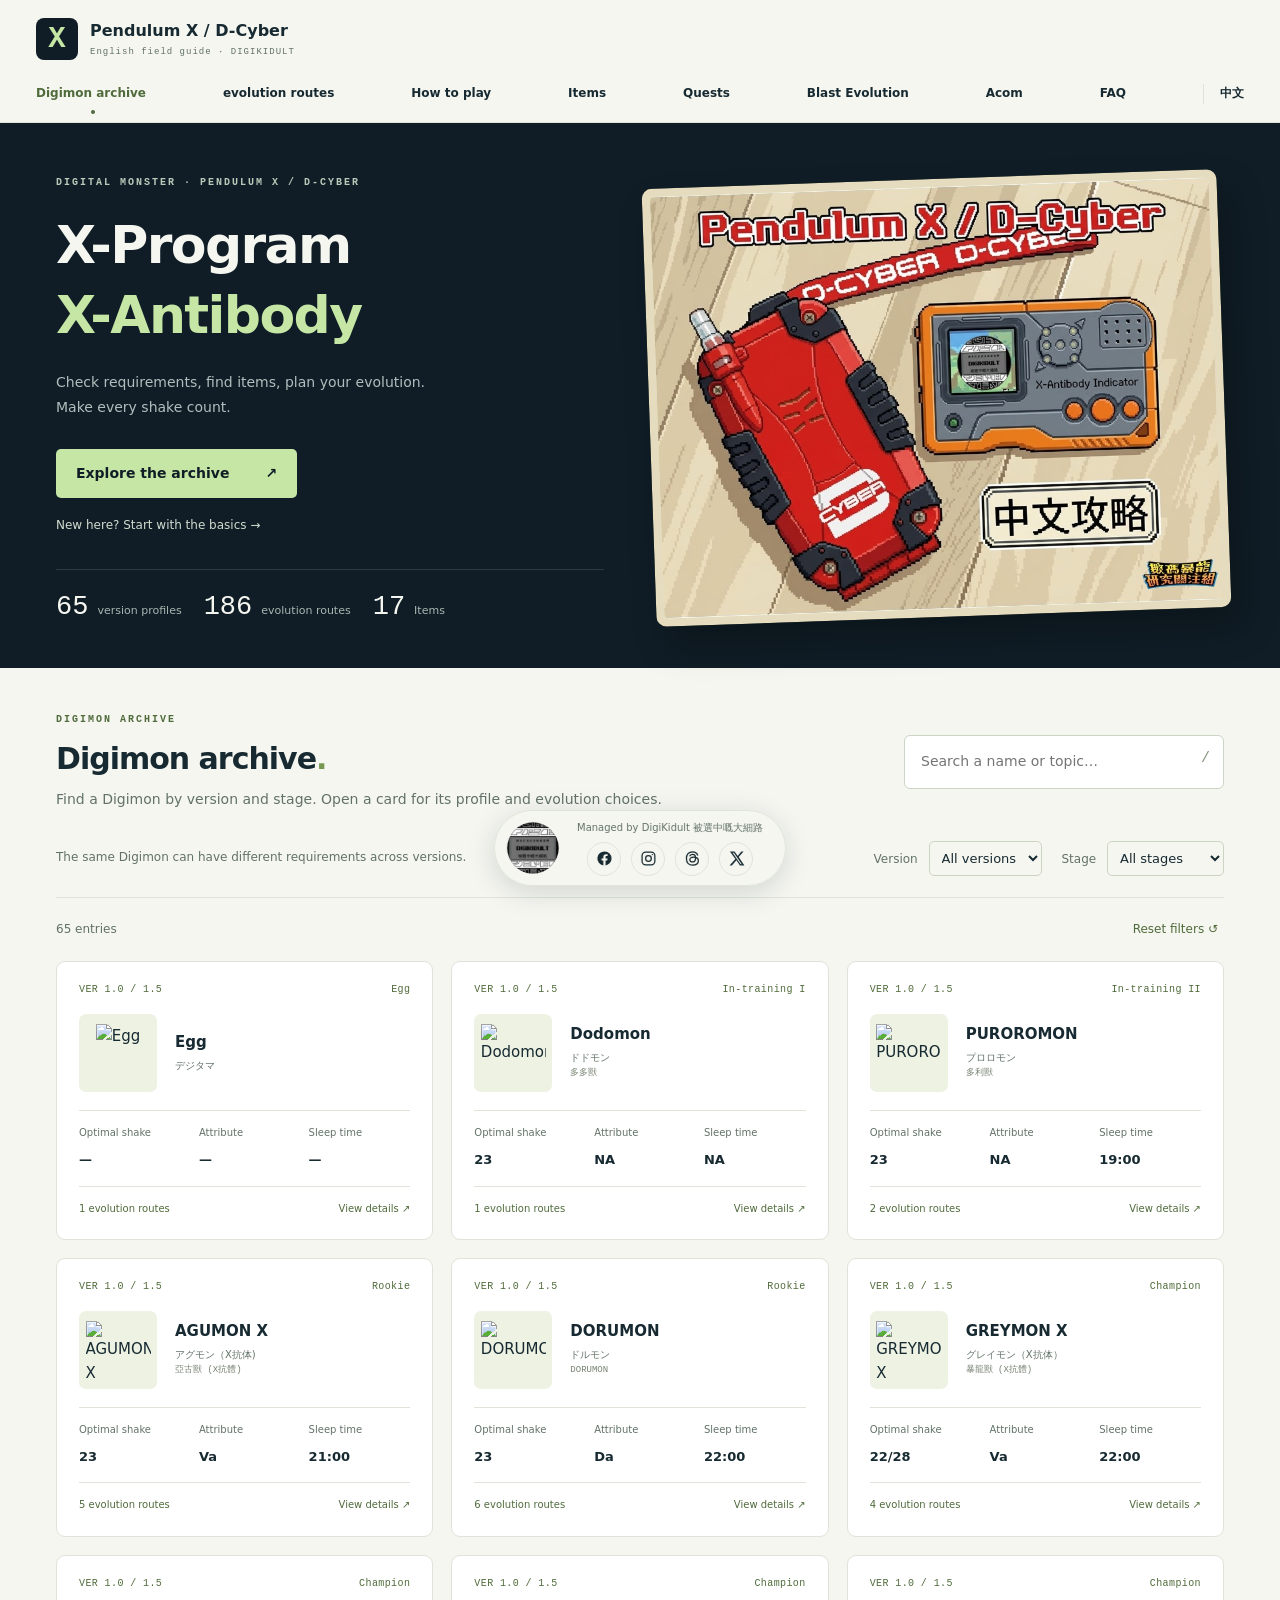
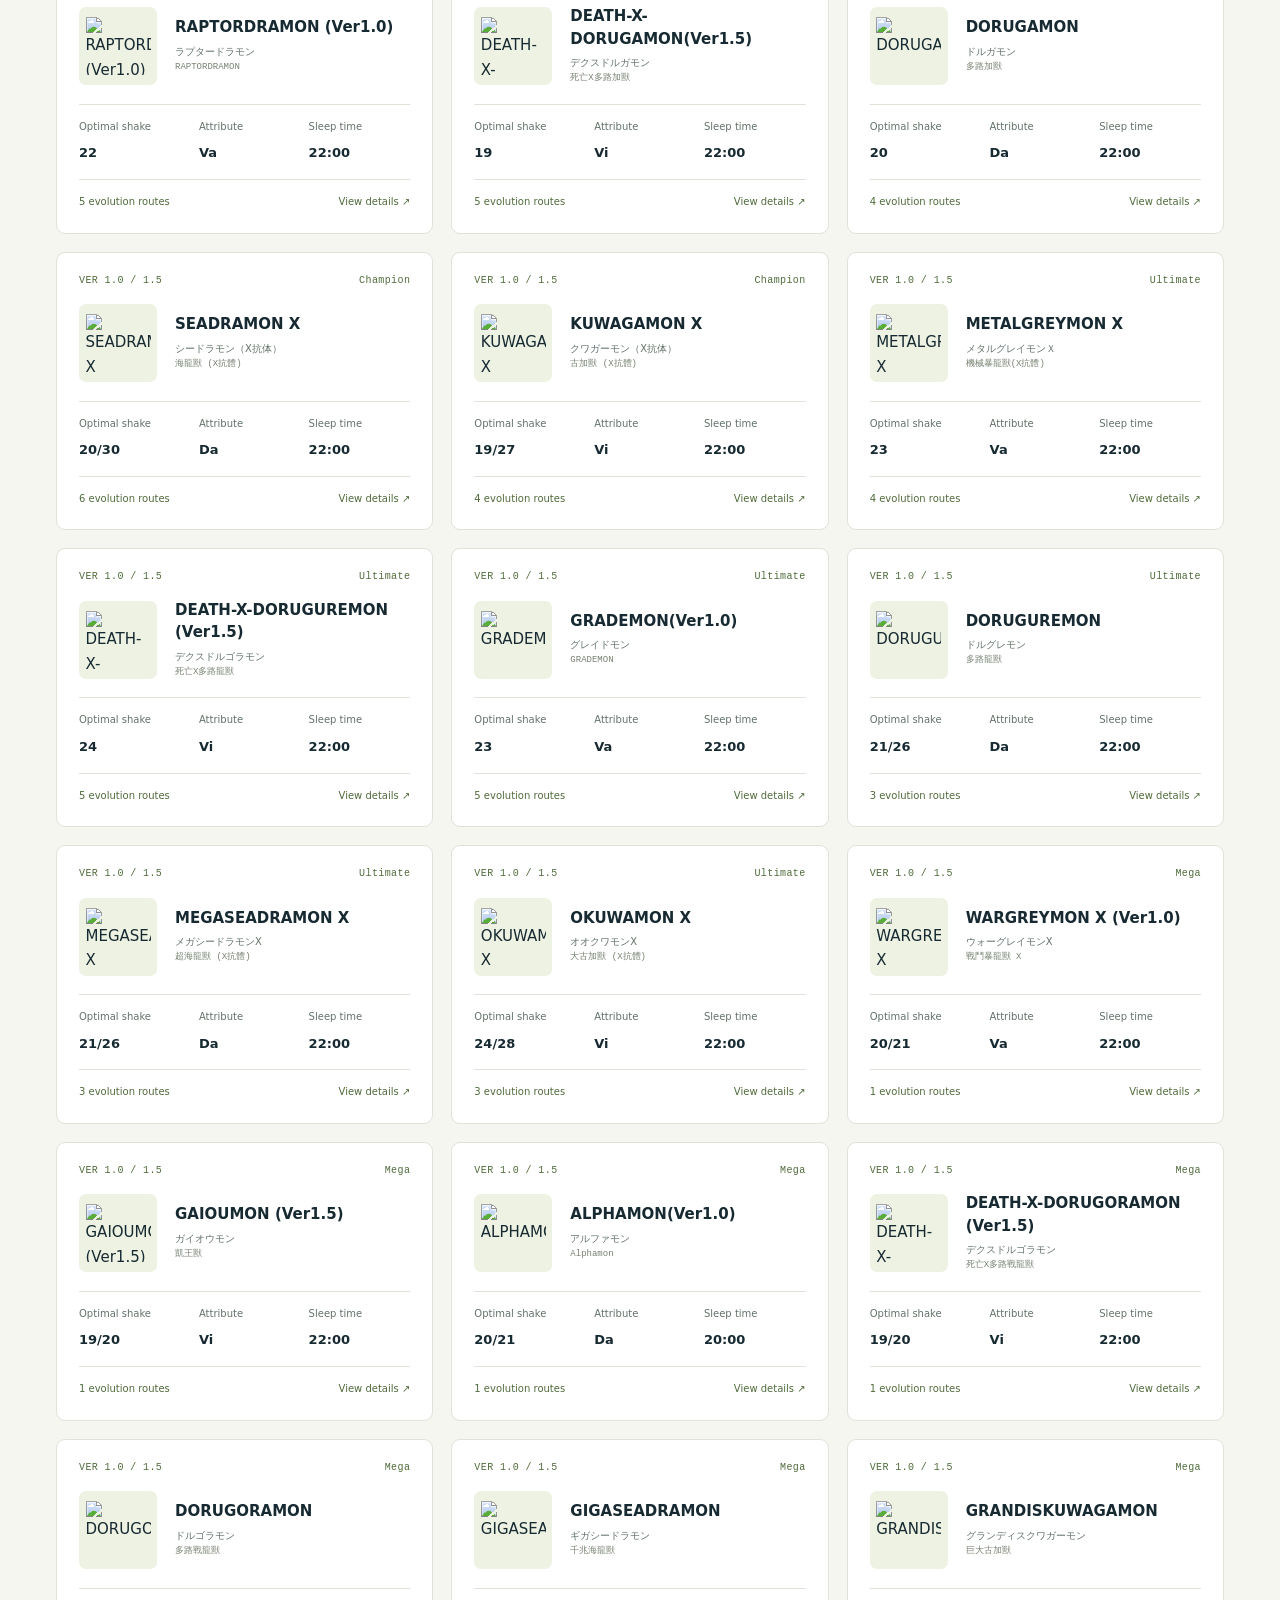
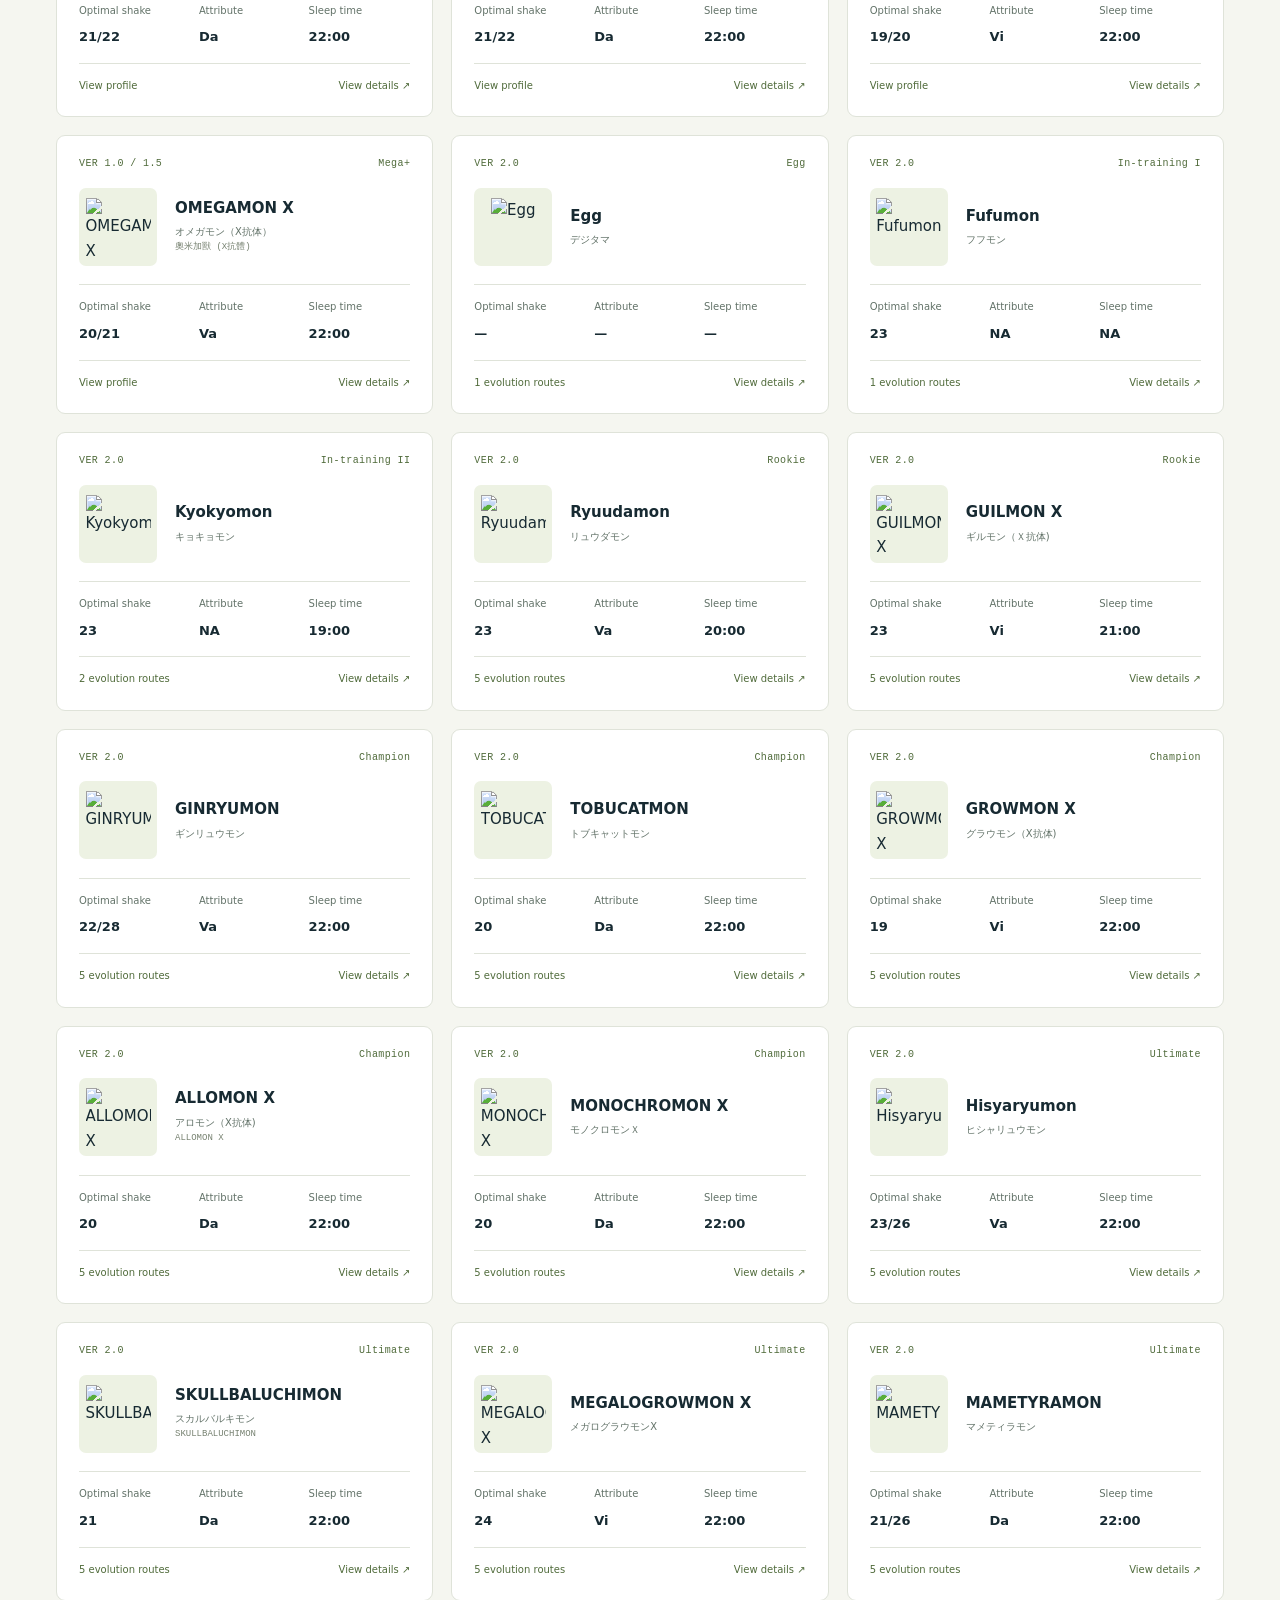
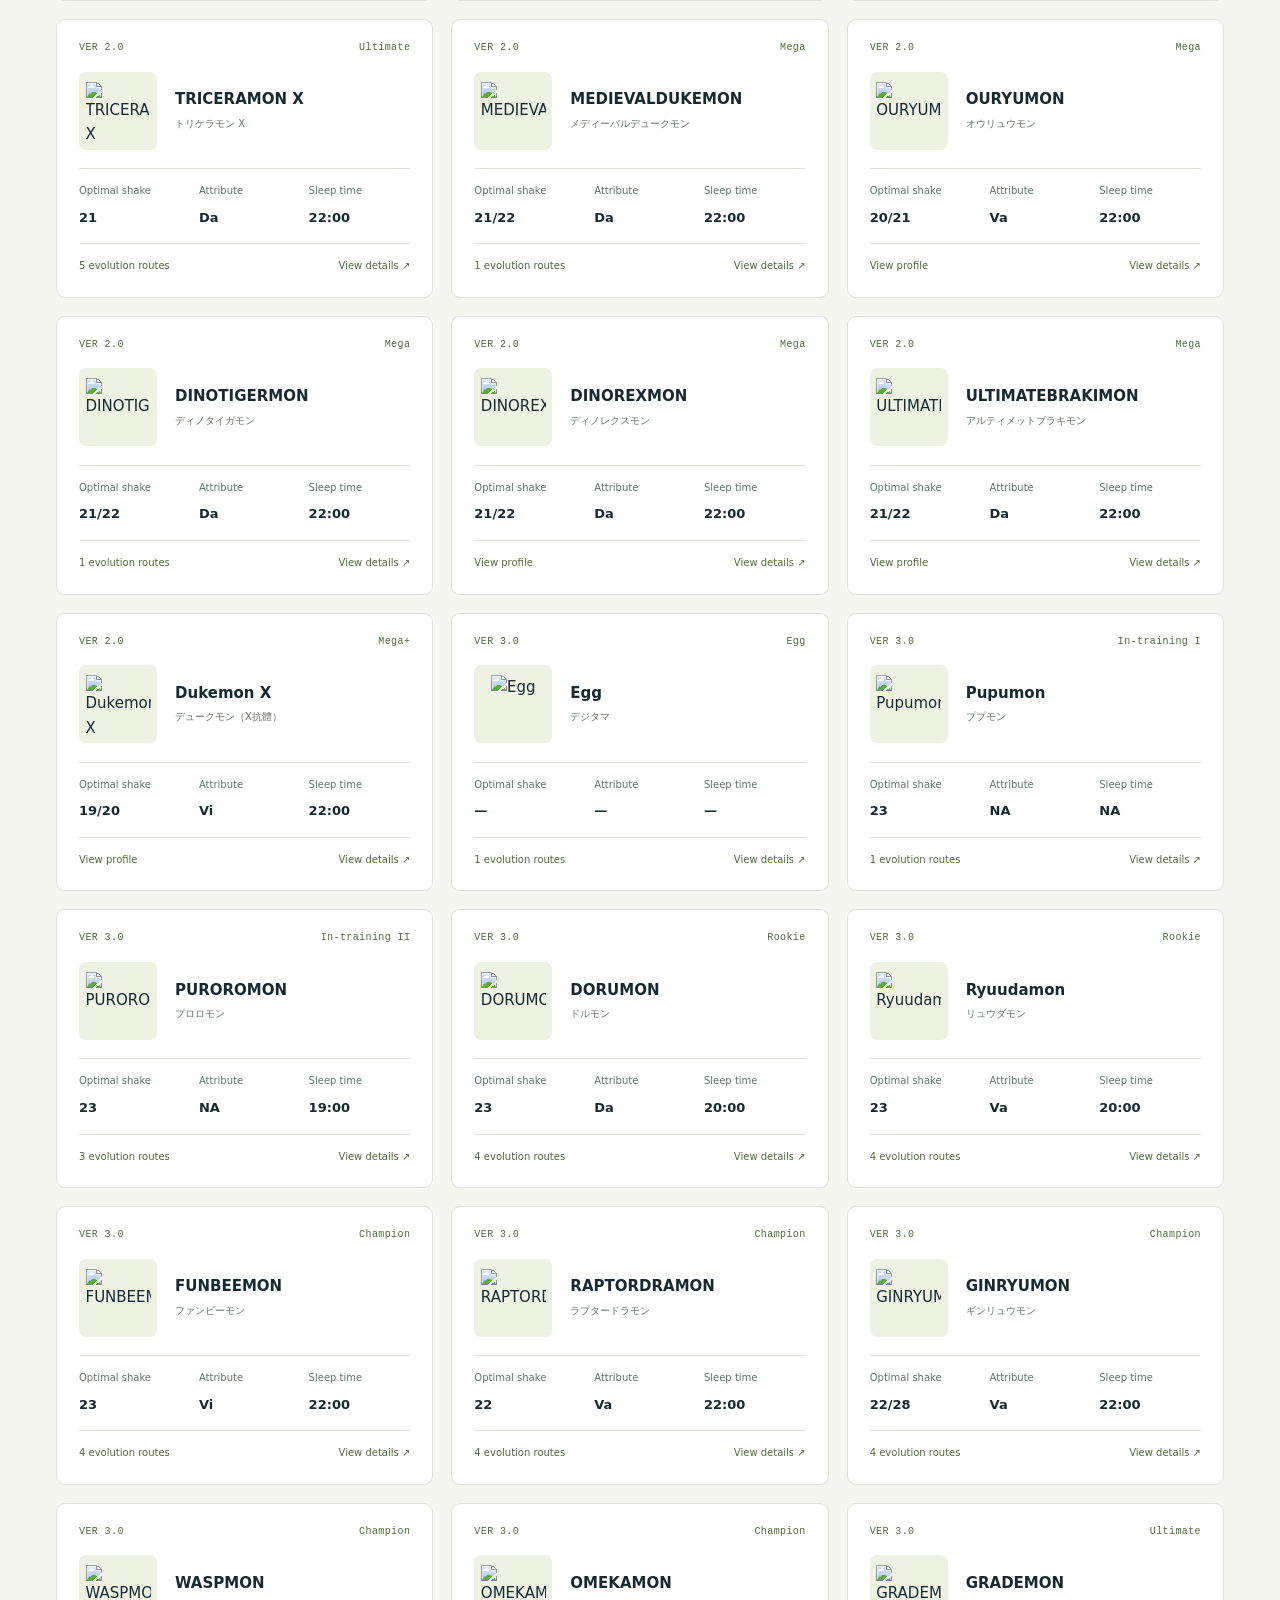
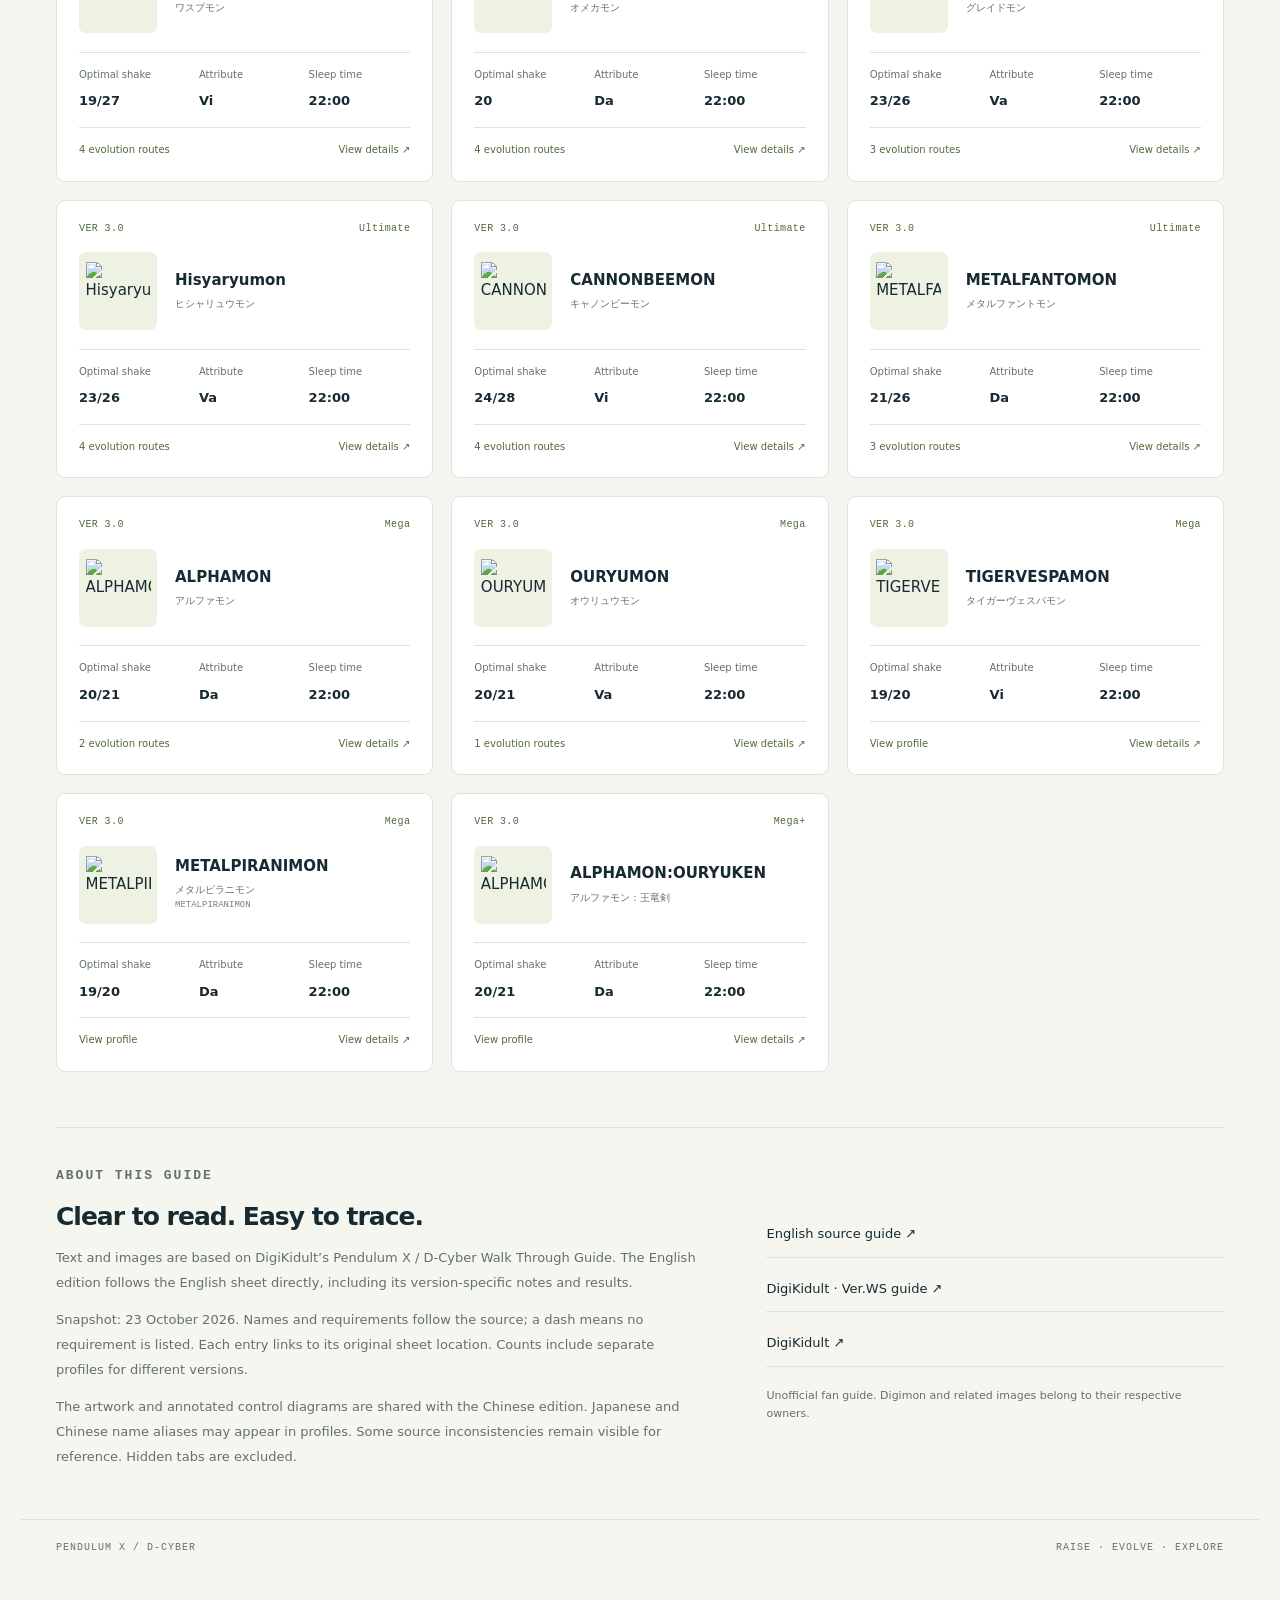
==== index_en.html @ ab29ec31 "Add files via upload" ====
<!doctype html><html lang="en"><head><meta charset="utf-8"><meta name="viewport" content="width=device-width,initial-scale=1"><meta name="theme-color" content="#101d26"><meta name="description" content="Pendulum X and D-Cyber English guide: Digimon profiles, evolution requirements, items, quests, Blast Evolution and Acom codes."><title>Pendulum X / D-Cyber · English Field Guide</title><link rel="icon" href="icon.svg" type="image/svg+xml"><link rel="stylesheet" href="base.css"><link rel="stylesheet" href="style.css"><script defer src="data-en.js"></script><script defer src="app-en.js"></script><script defer src="language-switch.js"></script><link rel="alternate" hreflang="en" href="index_en.html"><link rel="alternate" hreflang="zh-Hant" href="index.html"></head><body>
<a class="skip" href="#catalog">Skip to guide</a><header><div class="shell header"><a class="brand" href="#/dex"><span class="mark">X</span><span>Pendulum X / D-Cyber<small>English field guide · DIGIKIDULT</small></span></a><nav aria-label="Main navigation"><a href="#/dex" data-nav="dex">Digimon archive</a><a href="#/evolution" data-nav="evolution">evolution routes</a><a href="#/play" data-nav="play">How to play</a><a href="#/items" data-nav="items">Items</a><a href="#/stages" data-nav="stages">Quests</a><a href="#/blast" data-nav="blast">Blast Evolution</a><a href="#/codes" data-nav="codes">Acom</a><a href="#/faq" data-nav="faq">FAQ</a><a id="language-switch" class="language-switch" href="index.html" lang="zh-Hant" aria-label="切換繁體中文">中文</a></nav></div></header>
<section class="hero" id="hero"><div class="shell hero-inner"><div><p class="eyebrow">DIGITAL MONSTER · PENDULUM X / D-CYBER</p><h1>X-Program<br><span>X-Antibody</span></h1><p class="intro">Check requirements, find items, plan your evolution.<br>Make every shake count.</p><a class="primary" href="#catalog">Explore the archive <span>↗</span></a><a class="hero-secondary" href="#/play">New here? Start with the basics →</a><div class="stats"><div><b id="mon-count">65</b><span>version profiles</span></div><div><b id="route-count">186</b><span>evolution routes</span></div><div><b>17</b><span>Items</span></div></div></div><figure class="key-visual"><img src="assets/key-visual.png" alt="Pendulum X and D-Cyber key visual with the red D-Cyber and orange Pendulum X devices" width="948" height="716"></figure></div></section>
<main class="shell"><section id="catalog"><div class="section-heading"><div><p class="eyebrow" id="kicker">DIGIMON ARCHIVE</p><h2 id="heading">Digimon archive<span>.</span></h2><p id="description">Choose a version and stage to find your next partner.</p></div><label class="search"><span class="sr-only">Search this guide section</span><input id="search" type="search" placeholder="Search a name or topic…" autocomplete="off"><kbd>/</kbd></label></div><div id="filters" class="toolbar"></div><div class="results-bar"><p id="count" role="status" aria-live="polite"></p><button id="reset" class="text-button">Reset filters ↺</button></div><div id="view"></div><div id="empty" hidden><h3>No matching entries</h3><p>Try another name, version, or reset the filters.</p></div></section>
<section class="about" id="sources"><div><p class="eyebrow">ABOUT THIS GUIDE</p><h2>Clear to read. Easy to trace.</h2><p>Text and images are based on DigiKidult’s Pendulum X / D-Cyber Walk Through Guide. The English edition follows the English sheet directly, including its version-specific notes and results.</p><p>Snapshot: 23 October 2026. Names and requirements follow the source; a dash means no requirement is listed. Each entry links to its original sheet location. Counts include separate profiles for different versions.</p><p>The artwork and annotated control diagrams are shared with the Chinese edition. Japanese and Chinese name aliases may appear in profiles. Some source inconsistencies remain visible for reference. Hidden tabs are excluded.</p></div><div class="source-links"><a href="https://docs.google.com/spreadsheets/d/1AE7si_UcBDme-DoMRG1jMWNLtQ1wn6uRhJDqwKoypzo/edit" target="_blank" rel="noopener">English source guide ↗</a><a href="https://digikidult.github.io/Digimon-VER-WS/" target="_blank" rel="noopener">DigiKidult · Ver.WS guide ↗</a><a href="https://www.facebook.com/DigiKidult/" target="_blank" rel="noopener">DigiKidult ↗</a><span>Unofficial fan guide. Digimon and related images belong to their respective owners.</span></div></section></main>
<footer class="shell">PENDULUM X / D-CYBER <span>RAISE · EVOLVE · EXPLORE</span></footer><dialog id="detail" aria-labelledby="detail-title"><button class="close" aria-label="Close details">×</button><div id="detail-body"></div></dialog><div id="toast" role="status" aria-live="polite"></div><noscript><p class="shell">Enable JavaScript to browse the guide, or use the source sheet link above.</p></noscript><div class="bottom-social-banner" role="complementary" aria-label="Follow DigiKidult"><img class="digikidult-logo" src="assets/digikidult-logo.png" alt="DigiKidult 被選中嘅大細路" width="52" height="52"><div class="social-credit-group"><p class="social-credit">Managed by DigiKidult 被選中嘅大細路</p><div class="social-links" role="group" aria-label="DigiKidult social accounts"><a href="https://www.facebook.com/digikidult" target="_blank" rel="noopener noreferrer" aria-label="DigiKidult on Facebook (opens in a new tab)" title="Facebook · @digikidult"><svg viewBox="0 0 24 24" width="20" height="20" aria-hidden="true"><path fill="currentColor" d="M22 12a10 10 0 1 0-11.56 9.88v-6.99H7.9V12h2.54V9.8c0-2.5 1.49-3.89 3.77-3.89 1.09 0 2.23.2 2.23.2v2.45h-1.26c-1.24 0-1.63.77-1.63 1.56V12h2.78l-.44 2.89h-2.34v6.99A10 10 0 0 0 22 12Z"/></svg></a><a href="https://www.instagram.com/digikidult/" target="_blank" rel="noopener noreferrer" aria-label="DigiKidult on Instagram (opens in a new tab)" title="Instagram · @digikidult"><svg viewBox="0 0 24 24" width="20" height="20" aria-hidden="true"><g fill="none" stroke="currentColor" stroke-width="1.8"><rect x="3" y="3" width="18" height="18" rx="5"/><circle cx="12" cy="12" r="4"/></g><circle cx="17.5" cy="6.5" r="1" fill="currentColor"/></svg></a><a href="https://www.threads.net/@digikidult" target="_blank" rel="noopener noreferrer" aria-label="DigiKidult on Threads (opens in a new tab)" title="Threads · @digikidult"><svg viewBox="0 0 24 24" width="20" height="20" aria-hidden="true"><path fill="none" stroke="currentColor" stroke-width="1.8" stroke-linecap="round" stroke-linejoin="round" d="M19.3 7.2C18.1 3.9 15.9 2.5 12.4 2.5 6.3 2.5 3.5 6.1 3.5 12s3.1 9.5 8.7 9.5c5.1 0 8.1-2.7 8.1-6.3 0-3.1-2.8-5-6.8-5-3.3 0-5.2 1.5-5.2 3.6 0 1.9 1.6 3.1 3.7 3.1 3.2 0 4.4-2.3 4.4-5.7 0-3.1-1.4-4.9-4.2-4.9-1.7 0-3 .7-3.8 1.9"/></svg></a><a href="https://x.com/digikidult" target="_blank" rel="noopener noreferrer" aria-label="DigiKidult on X (opens in a new tab)" title="X · @digikidult"><svg viewBox="0 0 24 24" width="20" height="20" aria-hidden="true"><path fill="currentColor" d="M18.9 2H22l-6.8 7.8L23.2 22h-6.3L12 14.6 5.5 22H2.3l8.2-9.4L2.8 2h6.5l4.5 6.6L18.9 2Zm-1.1 18h1.7L8.3 3.9H6.5L17.8 20Z"/></svg></a></div></div></div></body></html>
---- base.css ----
:root{--ink:#172a32;--muted:#627268;--paper:#f5f6f0;--line:#dfe3d9;--accent:#c5e6a4;--dark:#101d26;--green:#506b3b}*{box-sizing:border-box}html{scroll-behavior:smooth;scroll-padding-top:100px}body{margin:0;background:var(--paper);color:var(--ink);font:16px/1.65 system-ui,-apple-system,BlinkMacSystemFont,"Segoe UI",sans-serif}a{color:inherit;text-decoration:none}button,input,select{font:inherit}button,a,select{touch-action:manipulation}button{cursor:pointer}a:focus-visible,button:focus-visible,input:focus-visible,select:focus-visible,summary:focus-visible{outline:3px solid #7e9d5c;outline-offset:4px}.shell{max-width:1240px;margin:auto;padding-left:36px;padding-right:36px}.sr-only{position:absolute;width:1px;height:1px;overflow:hidden;clip:rect(0,0,0,0)}.skip{position:fixed;top:-100px;background:var(--accent);z-index:100;padding:12px}.skip:focus{top:10px}header{position:sticky;top:0;z-index:10;background:#f5f6f0f5;border-bottom:1px solid var(--line);backdrop-filter:blur(12px)}.header{display:flex;align-items:center;justify-content:space-between;gap:24px;padding-top:20px;padding-bottom:20px}.brand{display:flex;align-items:center;gap:12px;font-weight:750;font-size:18px;line-height:1.3}.brand small{display:block;font:10px monospace;letter-spacing:1.4px;margin-top:6px;color:var(--muted)}.mark{background:var(--dark);color:var(--accent);width:42px;height:42px;border-radius:8px;display:grid;place-items:center;font:900 29px monospace}nav{display:flex;gap:28px;font-size:13px;font-weight:600}nav a:hover{color:var(--green)}.hero{background:var(--dark);color:#f5f6f0;background-image:radial-gradient(#71818a40 .7px,transparent .7px);background-size:22px 22px}.hero-inner{padding-top:65px;padding-bottom:54px;display:grid;grid-template-columns:1.3fr 1fr;gap:70px;align-items:center}.eyebrow{font:600 10px/1.5 monospace;letter-spacing:2px;color:var(--green);margin:0 0 12px}.hero .eyebrow{color:#bdcabb}h1{font-size:clamp(36px,4.5vw,57px);line-height:1.16;letter-spacing:-2px;margin:20px 0}h1 span{color:var(--accent)}.intro{color:#afbfbd;margin-bottom:28px;line-height:1.8}.primary{display:inline-flex;gap:36px;background:var(--accent);color:var(--dark);padding:13px 20px;border-radius:5px;font-size:14px;font-weight:700}.stats{display:flex;gap:30px;margin-top:34px;border-top:1px solid #ffffff20;padding-top:22px}.stats div{display:flex;gap:9px;align-items:baseline}.stats b{font:27px monospace}.stats span{font-size:11px;color:#a8b7b0}.hero-panel{border:1px solid #c5e6a42b;border-radius:12px;background:#182a30;padding:24px;transform:rotate(-3deg);box-shadow:15px 22px 0 #0002}.panel-label{font:10px monospace;color:#bdd3ab;letter-spacing:1px;display:flex;justify-content:space-between}.sprite-pair{display:flex;align-items:center;justify-content:space-around;gap:10px;margin:30px 0}.sprite-pair div{display:grid;justify-items:center;gap:16px}.sprite-pair img{height:84px;max-width:100px;image-rendering:pixelated;object-fit:contain}.sprite-pair span{font:8px monospace;letter-spacing:1px;color:#b5c4bb}.sprite-pair b{font:24px monospace;color:var(--accent)}.signal{border-top:1px solid #ffffff18;padding-top:18px;text-align:center;font:20px monospace;color:var(--accent)}.signal span{color:#6e8f73}.hero-panel p{font-size:12px;color:#a4b5b0;text-align:center;margin-bottom:0}.how{padding:38px 0;border-bottom:1px solid var(--line)}.steps{display:grid;grid-template-columns:repeat(3,1fr);gap:36px}.steps b{font-size:14px}.steps p{color:var(--muted);font-size:13px;margin-bottom:0}#catalog{padding-top:48px}.section-heading{display:flex;justify-content:space-between;align-items:center;gap:25px;margin-bottom:28px}h2{font-size:30px;letter-spacing:-1px;line-height:1.3;margin:0 0 10px}h2 span{color:#779851}.section-heading p:not(.eyebrow){color:var(--muted);font-size:14px;margin:0}.search{position:relative}.search input{width:320px;padding:14px 40px 14px 16px;border:1px solid #ccd4c4;border-radius:6px;background:#fff;font-size:14px}.search kbd{position:absolute;right:14px;top:12px;color:#87957f}.toolbar{display:flex;justify-content:space-between;gap:20px;border-bottom:1px solid var(--line);padding-bottom:20px}.toolbar fieldset{margin:0;padding:4px;border:1px solid var(--line);border-radius:7px;display:flex;background:#e9ede2}.toolbar button{border:0;border-radius:4px;padding:8px 18px;background:transparent;color:var(--muted);font-size:14px;font-weight:650}.toolbar button[aria-pressed=true]{background:var(--dark);color:var(--accent)}.selects{display:flex;gap:20px;align-items:center}.selects label{font-size:12px;color:var(--muted)}select{margin-left:7px;border:1px solid #ccd4c4;padding:8px;background:transparent;border-radius:5px;color:var(--ink);font-size:13px}.results-bar{display:flex;justify-content:space-between;align-items:center;font-size:12px;color:var(--muted);margin:10px 0}.text-button{border:0;background:none;color:var(--green);font-size:12px}.grid{display:grid;grid-template-columns:repeat(3,minmax(0,1fr));gap:18px}.card{background:#fff;border:1px solid var(--line);border-radius:9px;padding:22px;display:flex;flex-direction:column;min-width:0;box-shadow:0 3px 12px #172a3203}.card-top{display:flex;gap:16px;align-items:center;margin:16px 0 20px;min-height:70px}.sprite{display:grid;place-items:center;flex:0 0 70px;height:70px;background:#edf2e3;border-radius:7px}.sprite img{height:53px;max-width:60px;object-fit:contain;image-rendering:pixelated}.card h3{font-size:16px;line-height:1.4;margin:0;overflow-wrap:anywhere}.badges{display:flex;justify-content:space-between;gap:8px;font:10px monospace;letter-spacing:.4px;color:var(--green)}.tested{color:#49653b}.route{border-top:1px solid var(--line);padding:15px 0 10px;margin:0;font-size:14px;white-space:pre-line;overflow-wrap:anywhere}.route b{display:block;color:var(--muted);font-size:10px;letter-spacing:1px;margin-bottom:5px;text-transform:uppercase}.result{color:var(--green);font-weight:700;margin-top:10px}.codes{margin-top:auto;padding-top:20px}.code-row{display:flex;gap:8px;align-items:center;margin-top:6px;padding:10px;background:#f2f5eb;border:1px solid #e2e8d9;border-radius:5px}.code-row code{font:bold 12px/1.6 monospace;overflow-wrap:anywhere;flex:1;user-select:all}.copy{background:white;border:1px solid #d6dfcc;border-radius:4px;padding:5px 7px;font-size:11px}.card details{margin-top:16px;color:var(--muted);font-size:12px}.card details p{white-space:pre-line}.card-foot{margin-top:14px;display:flex;justify-content:space-between;font-size:10px;color:var(--muted)}.card-foot a{text-decoration:underline;text-underline-offset:3px}.about{margin-top:55px;padding:36px 0;display:grid;grid-template-columns:1.4fr 1fr;gap:70px;border-top:1px solid var(--line)}.about h2{font-size:25px}.about p{font-size:13px;color:var(--muted)}.source-links{display:flex;flex-direction:column;gap:20px;justify-content:center;font-size:13px}.source-links a{border-bottom:1px solid var(--line);padding-bottom:12px}.source-links span{font-size:11px;color:var(--muted)}footer{display:flex;justify-content:space-between;border-top:1px solid var(--line);padding-top:22px;padding-bottom:30px;font:10px monospace;letter-spacing:1px;color:var(--muted)}#toast{position:fixed;bottom:22px;left:50%;transform:translateX(-50%);background:var(--dark);color:white;padding:12px 22px;border-radius:6px;box-shadow:0 5px 20px #0002}#toast:empty{display:none}#empty{text-align:center;padding:45px;color:var(--muted)}@media(min-width:1450px){.shell{max-width:1320px}}@media(max-width:1000px){.grid{grid-template-columns:repeat(2,minmax(0,1fr))}.hero-inner{gap:35px}.stats{gap:20px}.section-heading{align-items:flex-start}.search input{width:270px}.selects{gap:10px}.selects label{display:flex;align-items:center}}@media(max-width:700px){.shell{padding-left:20px;padding-right:20px}.header{flex-wrap:wrap;padding-top:14px;padding-bottom:14px;gap:15px}.brand{font-size:16px}nav{width:100%;justify-content:space-between;font-size:12px;gap:10px}.hero-inner{grid-template-columns:1fr;padding-top:38px;padding-bottom:35px;gap:35px}h1{font-size:40px}.hero-panel{transform:none;max-width:430px;width:100%;justify-self:center}.sprite-pair{margin:22px 0}.sprite-pair img{height:65px}.steps{grid-template-columns:1fr;gap:18px}.steps p{margin-top:5px}.section-heading{flex-direction:column}.search,.search input{width:100%}.toolbar{flex-direction:column}.toolbar fieldset{align-self:flex-start}.selects{justify-content:space-between;flex-wrap:wrap}.grid{grid-template-columns:1fr}.about{grid-template-columns:1fr;gap:20px}h2{font-size:27px}.stats{gap:20px}.stats span{font-size:10px}footer{gap:20px;line-height:1.8}.desktop{display:none}}@media(prefers-reduced-motion:reduce){html{scroll-behavior:auto}}
---- style.css ----
body{font-size:15px;font-family:system-ui,-apple-system,"Segoe UI","Microsoft JhengHei",sans-serif}header .shell{max-width:1440px}.header{gap:24px;padding-top:18px;padding-bottom:18px}.brand{font-size:16px;white-space:nowrap}.brand small{font-size:9px;letter-spacing:1px}nav{gap:20px;font-size:12px;white-space:nowrap}nav a[aria-current=page]{color:var(--green);position:relative}nav a[aria-current=page]:after{content:'';position:absolute;bottom:-10px;left:50%;height:4px;width:4px;background:var(--green);border-radius:50%}.hero-inner{grid-template-columns:1.1fr 1fr;gap:45px;padding-top:52px;padding-bottom:46px}h1{font-size:clamp(34px,4.1vw,52px);line-height:1.35;letter-spacing:-1.6px}.hero-secondary{display:inline-block;margin-left:22px;font-size:12px;color:#d2dccf}.intro{font-size:14px}.device-gallery{height:360px;position:relative;isolation:isolate}.device-gallery:before{content:'';position:absolute;width:300px;height:300px;border:1px dashed #c5e6a435;border-radius:50%;inset:20px 0 0 20px;z-index:-1}.device-main{position:absolute;left:20px;top:15px;transform:rotate(-8deg);width:250px;text-align:center}.device-main img{display:block;width:100%;height:280px;object-fit:contain;filter:drop-shadow(14px 16px 12px #0005)}.device-main .eyebrow{color:#b9d4a4}.device-mini{position:absolute;right:0;bottom:30px;width:190px;text-align:center;transform:rotate(8deg);background:#1a2c32d9;border:1px solid #c5e6a430;padding:14px;border-radius:12px}.device-mini img{display:block;width:100%;height:175px;object-fit:contain}.device-mini span,.gallery-caption{font:9px monospace;letter-spacing:1px;color:#b9c9b6}.gallery-caption{position:absolute;bottom:0;left:35px}#catalog{padding-top:44px}.filter-tip{font-size:12px;color:var(--muted);align-self:center;margin:0}.toolbar{align-items:center;min-height:58px}.selects{flex-shrink:0}.note{padding:15px 20px;border-left:3px solid #8ca66e;background:#eaf0e2;font-size:13px;color:#4c6045;line-height:1.9;border-radius:0 5px 5px 0;margin-bottom:24px}.monster-card{border:1px solid var(--line);background:white;border-radius:9px;padding:22px;text-align:left;color:var(--ink);width:100%;transition:transform .15s,box-shadow .15s}.monster-card:hover{transform:translateY(-3px);box-shadow:0 8px 25px #172a3210;border-color:#a8bb94}.monster-main{display:flex;gap:18px;align-items:center;min-height:115px}.monster-main .sprite{width:78px;height:78px;flex:0 0 78px}.monster-main .sprite img{height:58px;max-width:65px}.monster-main h3{font-size:17px;margin:0 0 5px;line-height:1.5}.monster-main p{margin:2px 0;line-height:1.5}.jp{font-size:10px;color:var(--muted)}.en{font:9px monospace;color:#778271;overflow-wrap:anywhere}.mini-facts{display:grid;grid-template-columns:1fr 1fr 1fr;gap:8px;padding:14px 0;border-top:1px solid var(--line);border-bottom:1px solid var(--line)}.mini-facts span{display:block;font-size:10px;color:var(--muted);margin-bottom:5px}.mini-facts b{font-size:13px;font-weight:600}.monster-bottom{display:flex;justify-content:space-between;font-size:10px;color:var(--green);margin-top:14px}.route-grid{display:grid;grid-template-columns:repeat(2,minmax(0,1fr));gap:20px}.route-card{padding:24px;border:1px solid var(--line);border-radius:9px;background:#fff;min-width:0;display:flex;flex-direction:column}.evo-flow{display:grid;grid-template-columns:1fr 25px 1fr;align-items:center;gap:12px;padding:24px 0;border-bottom:1px solid var(--line);margin-bottom:10px}.evo-flow>div{display:flex;align-items:center;flex-direction:column;gap:12px;text-align:center;min-width:0}.evo-flow strong{font-size:14px;overflow-wrap:anywhere}.evo-flow .sprite{width:75px;flex-basis:75px}.arrow{font-size:22px;color:var(--green)}.facts{margin:10px 0 20px}.facts>div{display:grid;grid-template-columns:105px 1fr;gap:12px;padding:9px 0;border-bottom:1px solid #edf0e8;font-size:13px}.facts dt{color:var(--muted);font-size:12px}.facts dd{margin:0;white-space:pre-line;overflow-wrap:anywhere}.source{display:inline-block;font-size:11px;color:var(--green);text-decoration:underline;text-underline-offset:3px;margin-top:auto;align-self:flex-start}.muted{font-size:13px;color:var(--muted)}.article{margin-bottom:14px;border:1px solid var(--line);background:white;border-radius:8px;overflow:hidden}.article summary{padding:22px 25px;cursor:pointer;font-size:16px;font-weight:650;display:flex;justify-content:space-between;gap:15px;list-style:none}.article summary::-webkit-details-marker{display:none}.article summary span{color:var(--green);font-size:18px}.article[open] summary{border-bottom:1px solid var(--line);background:#edf2e6}.article[open] summary span{transform:rotate(45deg)}.article-body{padding:22px 30px;max-width:900px;margin:auto}.article-body p{font-size:14px;line-height:2;white-space:pre-line;overflow-wrap:anywhere;margin:14px 0 22px}.guide-image{display:inline-block;vertical-align:middle;max-width:100%;max-height:300px;object-fit:contain;margin:12px 15px 20px 0;border-radius:3px}.external{color:var(--green);text-decoration:underline}.item-effect{white-space:pre-line;font-size:14px;line-height:2;margin:4px 0 24px}.item-obtain{margin-top:auto;padding:12px 0;border-top:1px solid var(--line);font-size:12px;display:flex;gap:15px;justify-content:space-between}.item-obtain b{font-weight:500;color:var(--muted)}.item-card .source{margin-top:15px}.stage-list{display:grid;gap:12px}.stage-card{display:grid;grid-template-columns:110px 1.7fr 1fr 1fr 65px;gap:20px;align-items:center;background:#fff;border:1px solid var(--line);border-radius:8px;padding:18px 22px}.stage-area{display:grid;gap:8px}.stage-area small{font:9px monospace;color:var(--muted)}.stage-area b{font:600 18px monospace;color:var(--green)}.stage-enemy{display:flex;align-items:center;gap:16px}.stage-enemy h3{font-size:13px;margin:0;white-space:pre-line}.stage-enemy .sprite{width:55px;flex:0 0 55px;height:55px}.stage-enemy img{height:40px;max-width:42px}.drop{display:grid;gap:8px;font-size:12px}.drop span{font-size:10px;color:var(--muted)}.drop b{white-space:pre-line;overflow-wrap:anywhere;font-weight:600}.tera b{color:var(--green)}.stage-card .source{font-size:10px;margin:0;align-self:center}.blast-choice{display:grid;grid-template-columns:1fr 1fr;gap:14px;border-top:1px solid var(--line);padding:20px 0}.blast-choice>div{display:flex;flex-direction:column;align-items:center;gap:15px;text-align:center}.blast-choice>div>span:first-child{font-size:11px;color:#8e663f;background:#f8f0e3;padding:4px 12px;border-radius:15px}.blast-choice>div:nth-child(2)>span:first-child{color:var(--green);background:#edf2e6}.blast-choice b{font-size:13px}.code-effect{border-top:1px solid var(--line);padding-top:15px}.code-effect>b{font-size:10px;color:var(--muted)}.code-effect p{font-size:14px;line-height:1.9;white-space:pre-line}.card .badges{line-height:1.6}.card .card-top{min-height:75px}.card h3{font-size:15px}.about{margin-top:55px}.about p{line-height:1.9}dialog{border:1px solid var(--line);border-radius:12px;padding:36px;width:min(900px,calc(100% - 32px));max-height:88vh;background:var(--paper);color:var(--ink)}dialog::backdrop{background:#071318aa;backdrop-filter:blur(4px)}.close{position:absolute;right:16px;top:12px;font-size:28px;line-height:1;border:0;background:none;color:var(--ink);padding:8px}.detail-head{display:flex;gap:24px;align-items:center;padding:5px 30px 20px 0}.detail-head .sprite{width:110px;flex-basis:110px;height:110px}.detail-head .sprite img{height:85px;max-width:90px}.detail-head p:not(.eyebrow){font-size:12px;color:var(--muted)}.detail-head h2{font-size:29px}.detail-routes{display:grid;grid-template-columns:1fr 1fr;gap:16px;margin:18px 0 28px}.detail-note{font-size:13px;padding:15px;background:#e8efdf;border-radius:5px}.detail-routes .facts>div{grid-template-columns:85px 1fr}.detail-routes .route-card{padding:18px}.detail-routes .evo-flow{gap:5px}.detail-routes .evo-flow .sprite{width:60px;height:60px;flex-basis:60px}#empty{background:white;border:1px dashed var(--line);border-radius:8px}#empty[hidden],[hidden]{display:none!important}@media(max-width:1100px){.header{flex-wrap:wrap;gap:16px}.header nav{width:100%;justify-content:space-between}.hero-secondary{display:block;margin:18px 0 0}.device-main{left:0;width:210px}.device-mini{width:160px}.stats{gap:25px}.stage-card{grid-template-columns:90px 1.5fr 1fr 1fr;gap:15px}.stage-card .source{grid-column:4;justify-self:end}.selects{flex-wrap:wrap}}@media(max-width:700px){.header{padding-top:12px;padding-bottom:12px}.header nav{overflow-x:auto;justify-content:flex-start;gap:23px;padding:3px 0 8px}.header nav a{flex-shrink:0}.hero-inner{grid-template-columns:1fr;gap:22px;padding-top:30px}.hero h1{font-size:37px}.device-gallery{height:270px;max-width:400px;width:100%;justify-self:center}.device-main{width:195px;top:0}.device-main img{height:220px}.device-mini{width:150px;bottom:20px}.device-mini img{height:140px}.gallery-caption{left:5px}.device-gallery:before{height:220px;width:220px;top:5px}.stats{gap:18px}.stats div{gap:6px}.stats b{font-size:23px}.stats span{font-size:9px}.toolbar{align-items:flex-start}.filter-tip{align-self:flex-start}.selects{width:100%;gap:12px}.route-grid{grid-template-columns:1fr}.monster-main{min-height:120px}.article summary{padding:18px;font-size:15px}.article-body{padding:14px 20px}.stage-card{grid-template-columns:80px 1fr;gap:15px}.stage-card .drop{padding:10px 0;border-top:1px solid var(--line)}.stage-card .source{grid-column:2}.stage-area b{font-size:16px}.stage-enemy .sprite{width:50px;flex-basis:50px}.detail-routes{grid-template-columns:1fr}dialog{padding:28px 20px}.detail-head{gap:15px}.detail-head .sprite{width:75px;height:75px;flex-basis:75px}.detail-head .sprite img{height:60px;max-width:65px}.detail-head h2{font-size:23px}.detail-head .eyebrow{font-size:9px}.about{padding-top:30px}.code-row code{font-size:12px}}
/* Keep the supplied key visual complete at every screen size. */
.key-visual{margin:0;min-width:0;align-self:center;transform:rotate(-2deg);padding:7px;background:#e5dcc0;border:1px solid #ecdfb85c;border-radius:10px;box-shadow:12px 20px 35px #0004}.key-visual img{display:block;width:100%;height:auto;object-fit:contain;border-radius:5px}.hero-inner{grid-template-columns:1fr 1.05fr}.hero .stats{gap:22px}@media(max-width:700px){.hero-inner{grid-template-columns:1fr}.key-visual{transform:none;width:100%;max-width:480px;justify-self:center;margin-top:10px}.hero .stats{gap:18px}}
.hero .stats span{white-space:nowrap}.hero .stats div{flex-wrap:nowrap}.header nav{scrollbar-width:none}.header nav::-webkit-scrollbar{display:none}
/* Floating DigiKidult social bar, matching the reference guide. */
body{padding-bottom:110px}.bottom-social-banner{position:fixed;z-index:25;bottom:calc(14px + env(safe-area-inset-bottom,0px));left:50%;transform:translateX(-50%);display:flex;align-items:center;justify-content:center;gap:16px;padding:9px 22px 9px 10px;max-width:calc(100vw - 24px);border:1px solid var(--line);border-radius:48px;background:rgba(245,246,240,.97);box-shadow:0 6px 28px #101d2626;backdrop-filter:blur(14px)}.bottom-social-banner .digikidult-logo{display:block;width:56px;height:56px;object-fit:cover;object-position:center;clip-path:circle(46% at 50% 50%);border-radius:50%;flex-shrink:0}.social-credit-group{display:flex;flex-direction:column;align-items:center;gap:7px;min-width:0}.social-credit{margin:0;font-size:10px;line-height:1.4;white-space:nowrap;color:var(--muted)}.social-links{display:flex;justify-content:center;align-items:center;gap:10px}.social-links a{display:grid;place-items:center;width:34px;height:34px;border:1px solid var(--line);border-radius:50%;color:var(--ink);transition:background .15s,color .15s}.social-links a:hover{background:var(--dark);color:var(--accent)}.social-links svg{display:block;width:17px;height:17px}#toast{bottom:115px}@media(max-width:700px){body{padding-bottom:105px}.bottom-social-banner{gap:10px;padding:8px 15px 8px 8px;bottom:calc(10px + env(safe-area-inset-bottom,0px))}.bottom-social-banner .digikidult-logo{width:46px;height:46px}.social-credit{font-size:9px}.social-links{gap:9px}.social-links a{width:30px;height:30px}.social-links svg{width:15px;height:15px}}@media(max-width:350px){.social-credit{font-size:8px}.bottom-social-banner{gap:8px;padding-right:12px}.bottom-social-banner .digikidult-logo{width:40px;height:40px}}
.article-body img[src$="controls.png"]{display:block;width:100%;height:auto;max-height:none;margin:12px 0 28px;background:white;border:1px solid var(--line);border-radius:6px}
.language-switch{border-left:1px solid var(--line);padding-left:16px;font-weight:800;color:var(--ink)}html[lang="en"] .header{flex-wrap:wrap}html[lang="en"] .header nav{width:100%;justify-content:space-between;gap:18px}html[lang="en"] .hero-secondary{display:block;margin:18px 0 0}html[lang="en"] .stats{flex-wrap:wrap}html[lang="en"] .monster-main h3{font-size:15px;overflow-wrap:anywhere}html[lang="en"] .mini-facts{grid-template-columns:1.1fr 1fr 1fr}html[lang="en"] .monster-bottom{gap:10px;flex-wrap:wrap}html[lang="en"] .filter-tip{max-width:520px}html[lang="en"] .facts>div{grid-template-columns:115px 1fr}html[lang="en"] .article summary{line-height:1.5}@media(max-width:700px){html[lang="en"] .header nav{justify-content:flex-start;gap:22px}html[lang="en"] .selects{justify-content:flex-start;gap:18px}html[lang="en"] .stats{gap:15px}html[lang="en"] .stats span{font-size:9px}html[lang="en"] .detail-routes .facts>div{grid-template-columns:100px 1fr}}
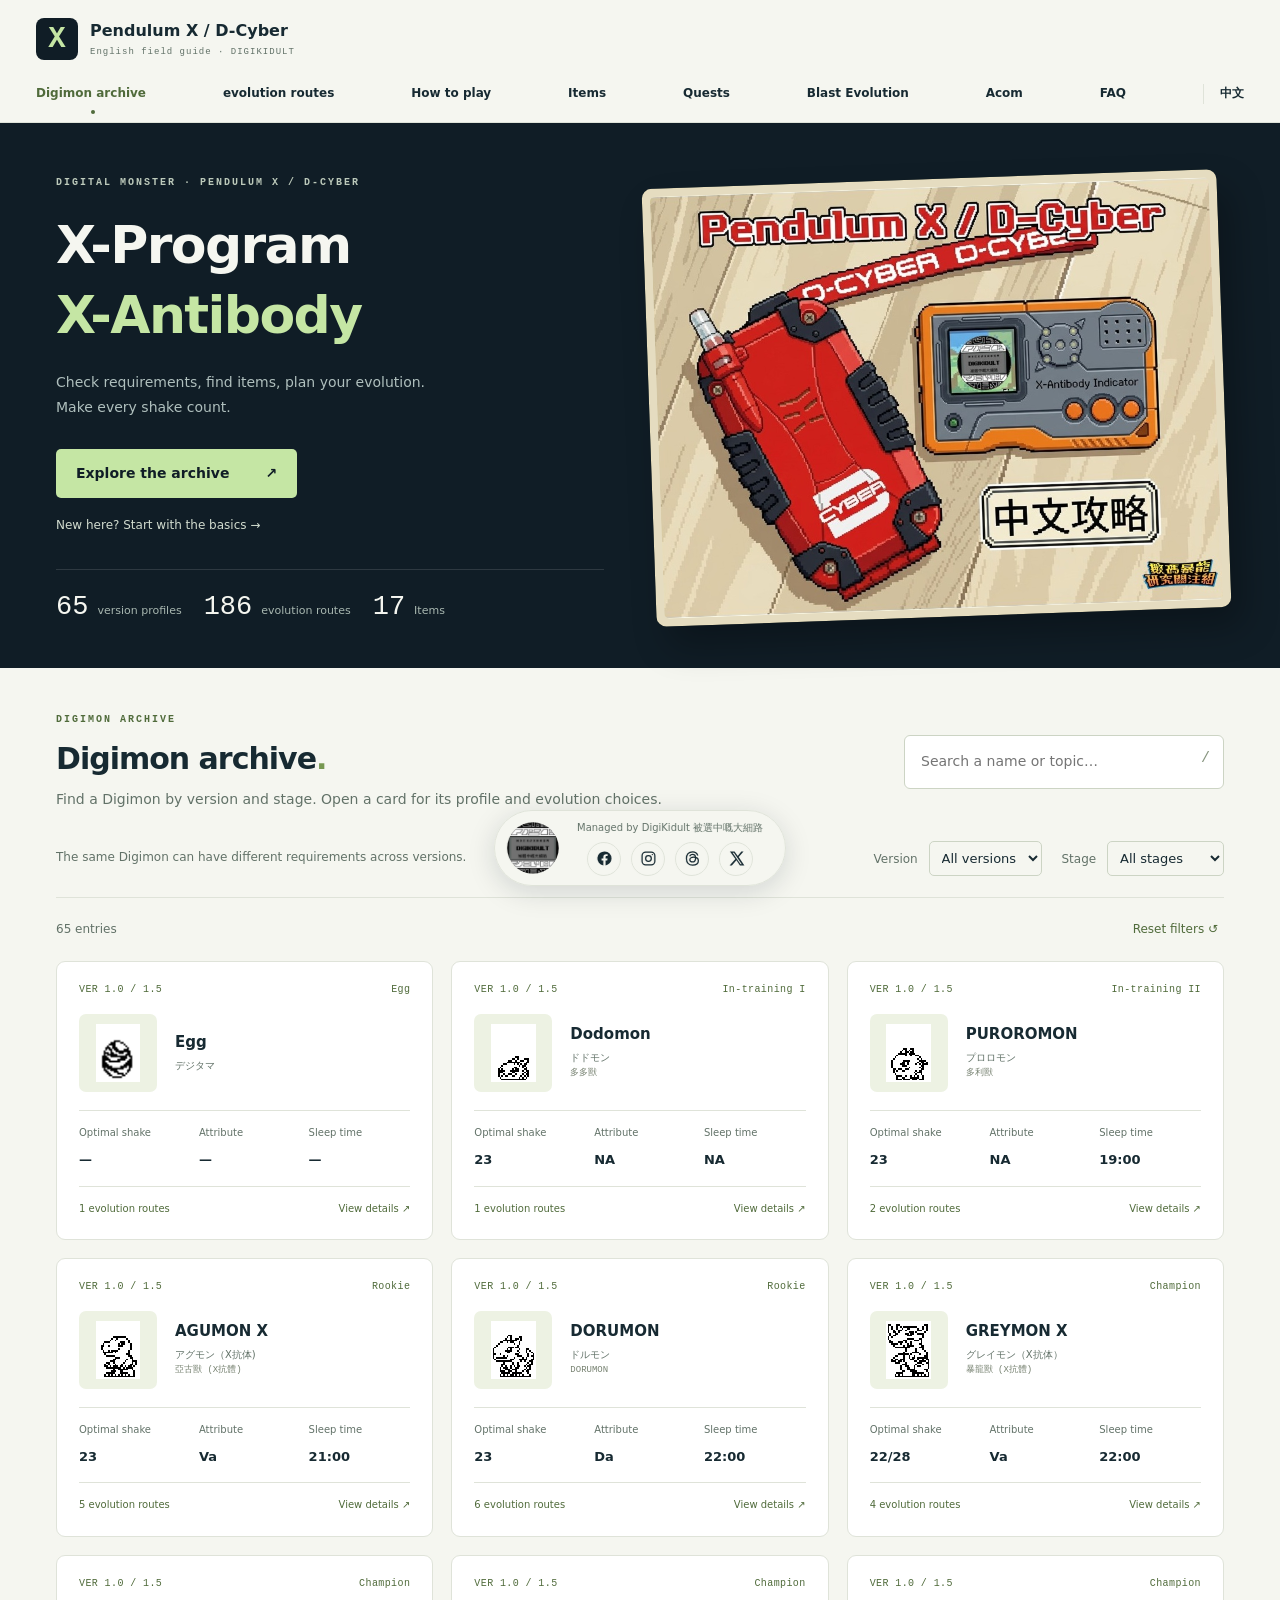
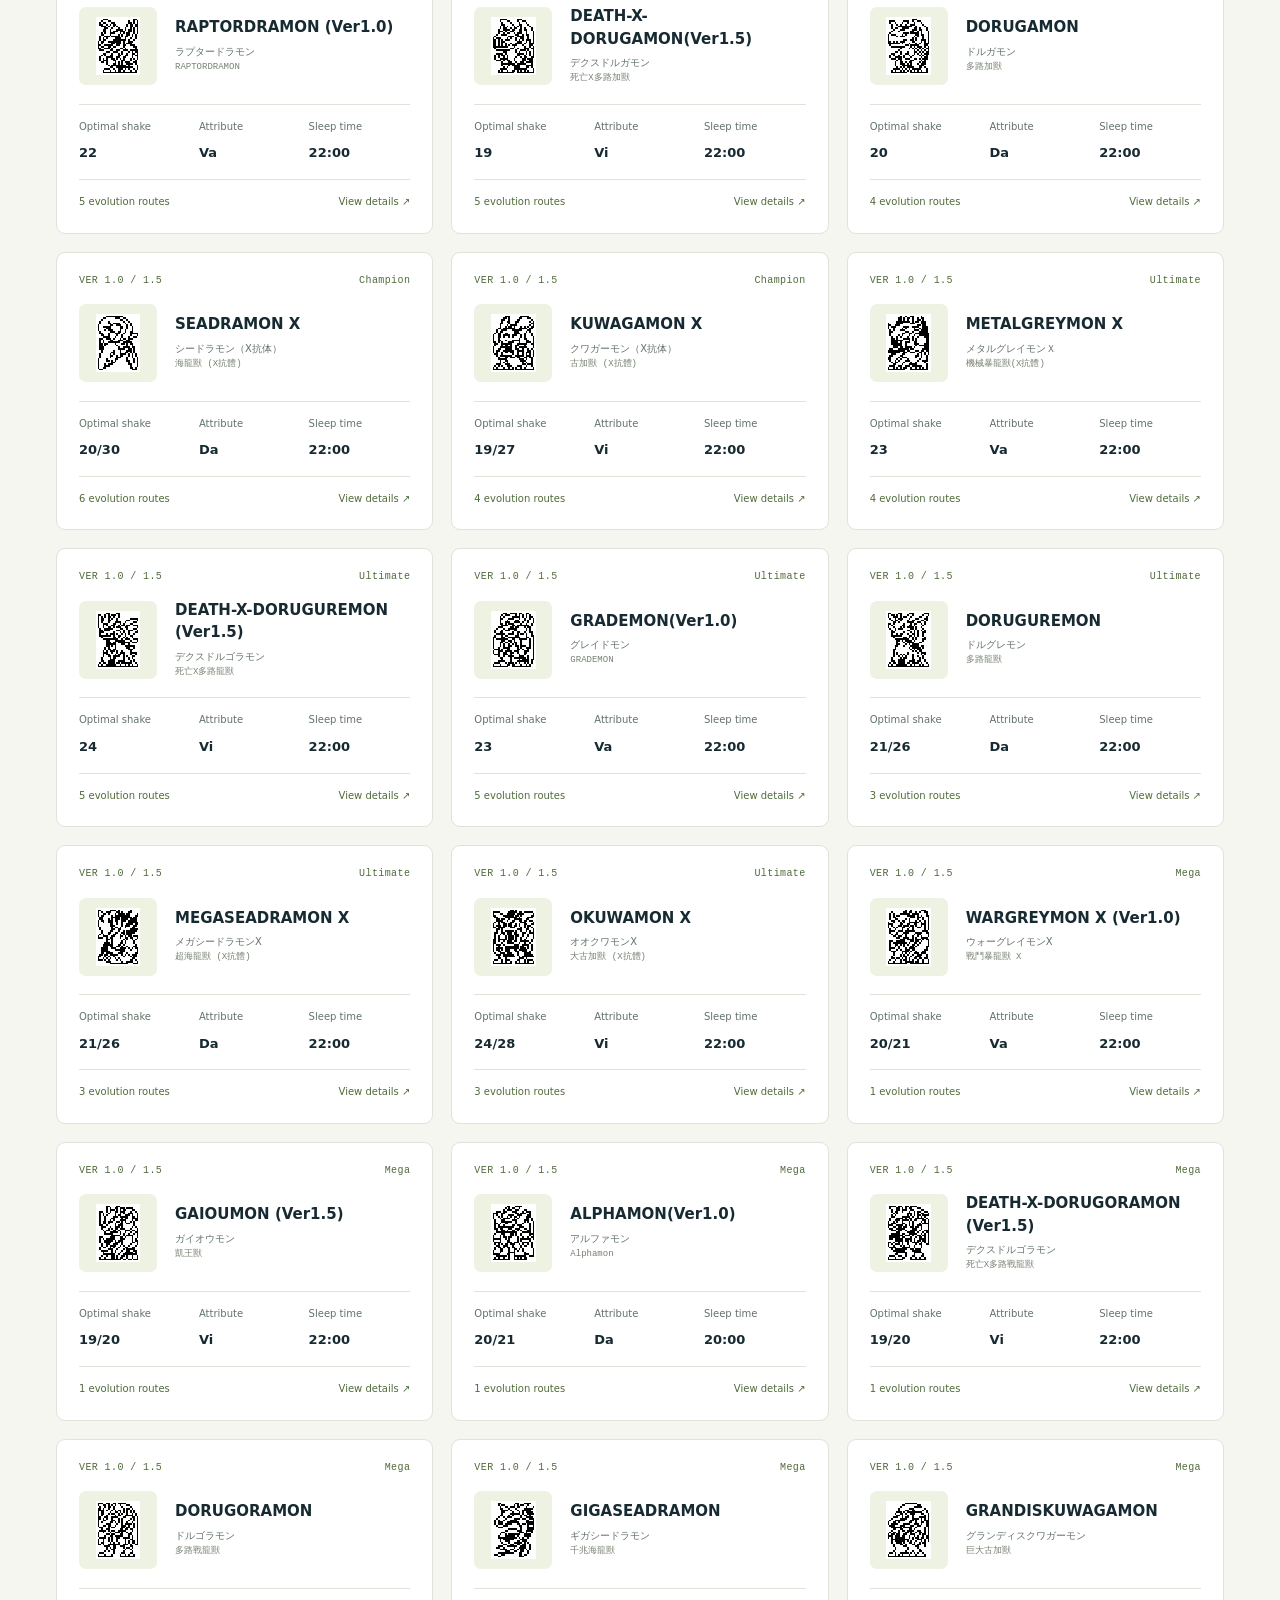
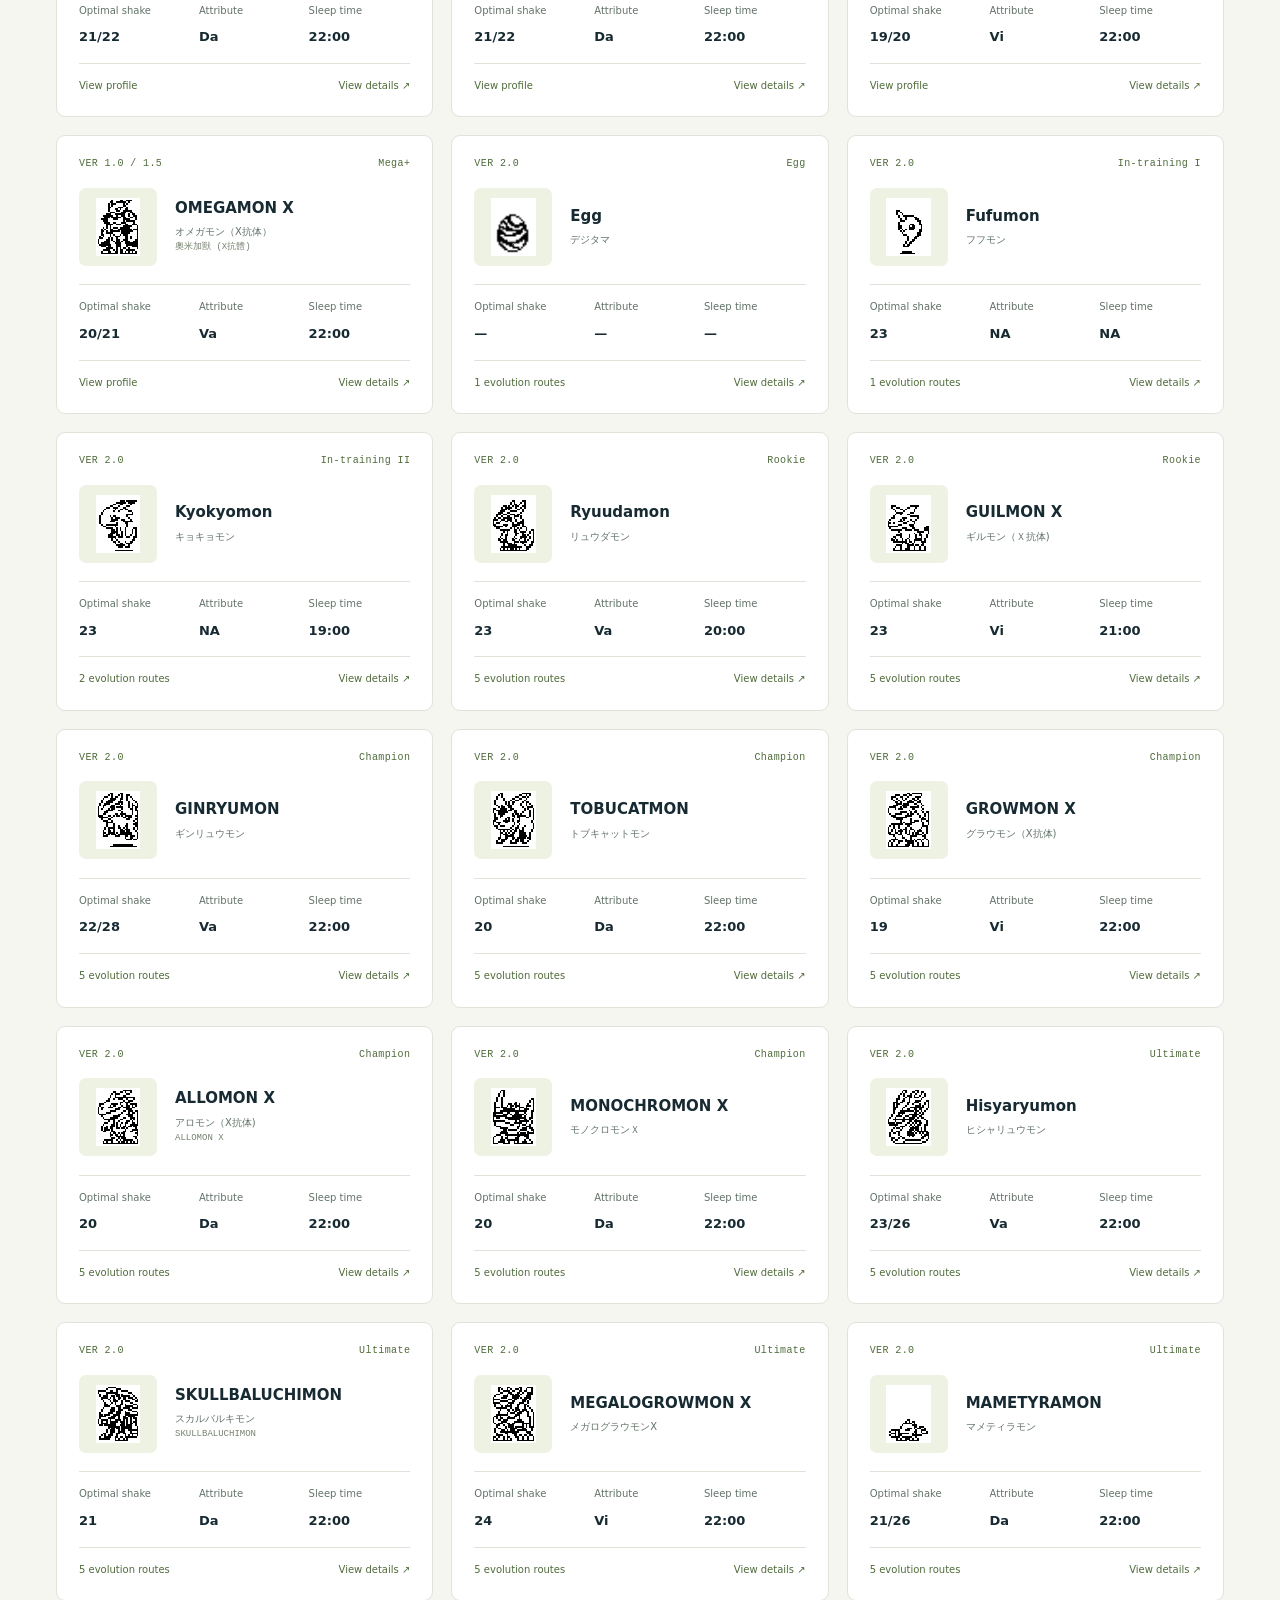
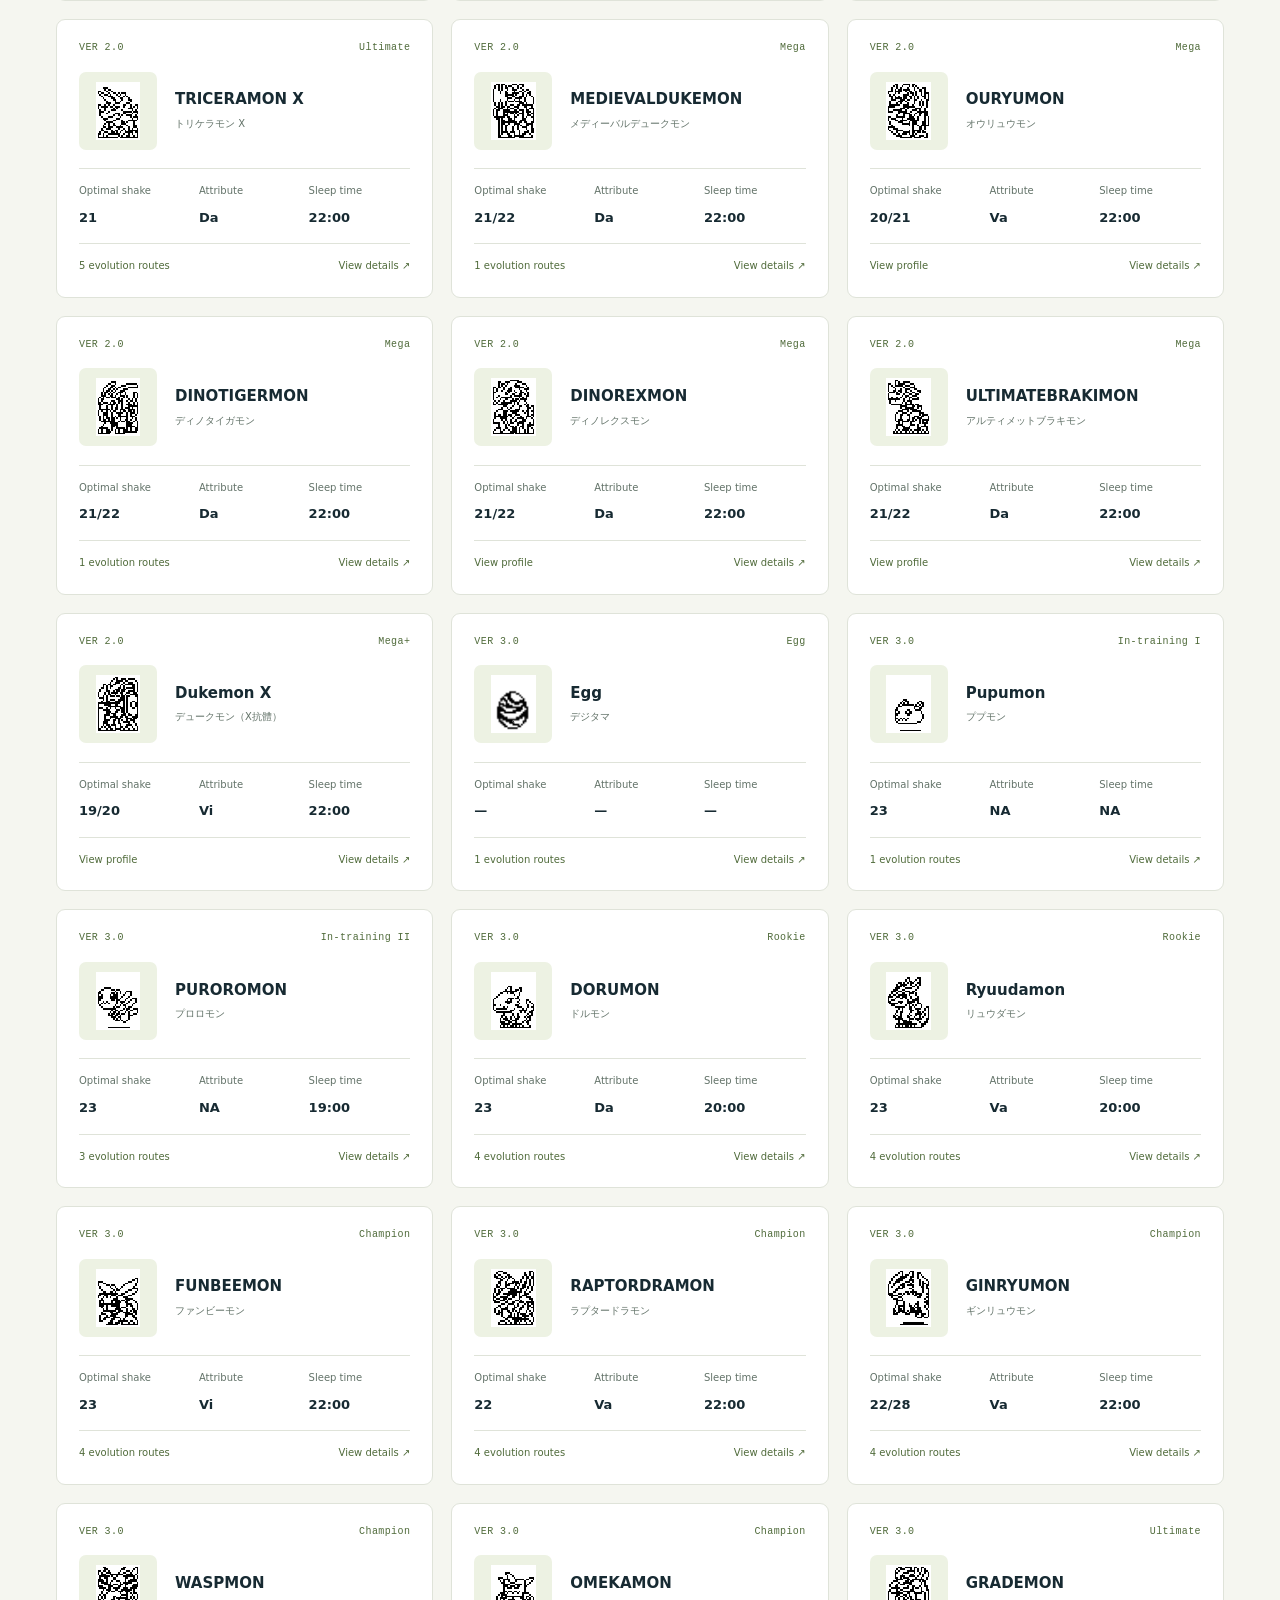
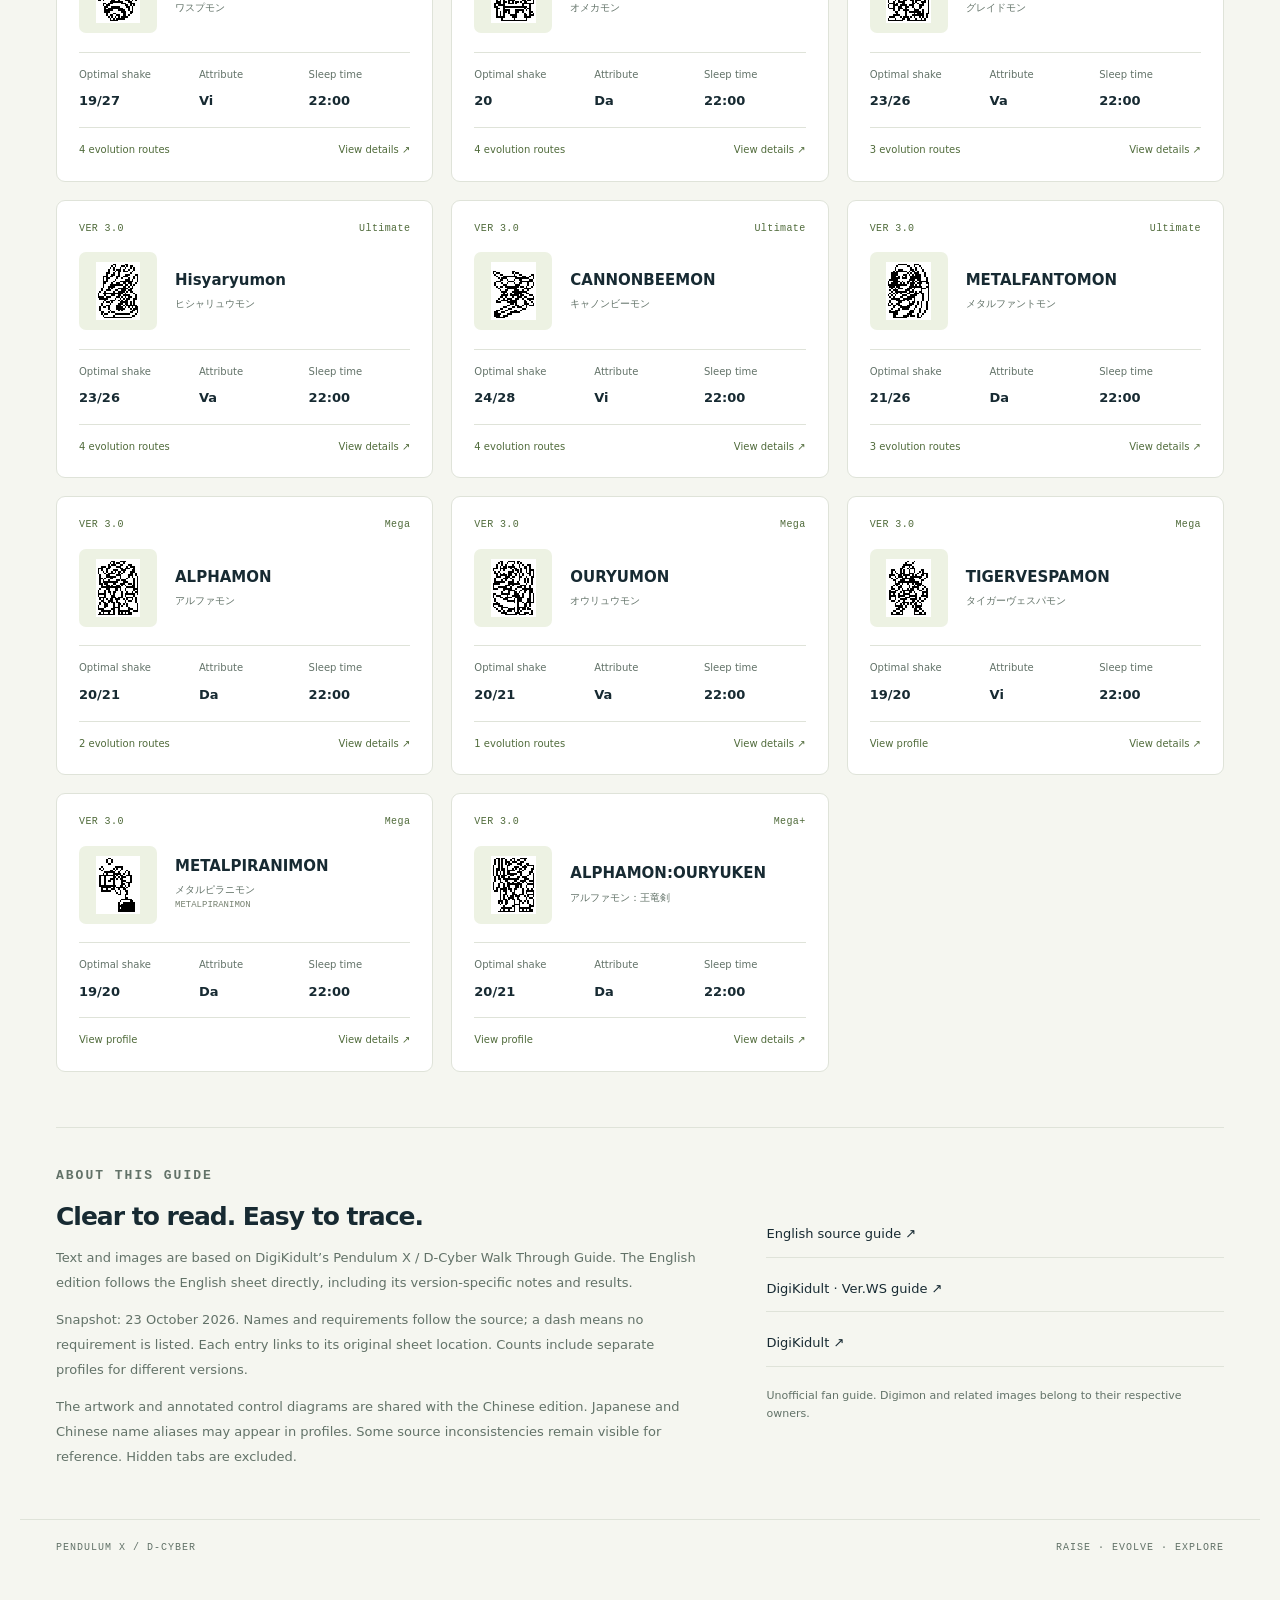
==== commit 137b0a1a: "Add files via upload" ====
--- a/index_en.html
+++ b/index_en.html
@@ -1,4 +1,4 @@
-<!doctype html><html lang="en"><head><meta charset="utf-8"><meta name="viewport" content="width=device-width,initial-scale=1"><meta name="theme-color" content="#101d26"><meta name="description" content="Pendulum X and D-Cyber English guide: Digimon profiles, evolution requirements, items, quests, Blast Evolution and Acom codes."><title>Pendulum X / D-Cyber · English Field Guide</title><link rel="icon" href="icon.svg" type="image/svg+xml"><link rel="stylesheet" href="base.css"><link rel="stylesheet" href="style.css"><script defer src="data-en.js"></script><script defer src="app-en.js"></script><script defer src="language-switch.js"></script><link rel="alternate" hreflang="en" href="index_en.html"><link rel="alternate" hreflang="zh-Hant" href="index.html"></head><body>
+<!doctype html><html lang="en"><head><meta charset="utf-8"><meta name="viewport" content="width=device-width,initial-scale=1"><meta name="theme-color" content="#101d26"><meta name="description" content="Pendulum X and D-Cyber English guide: Digimon profiles, evolution requirements, items, quests, Blast Evolution and Acom codes."><title>Pendulum X / D-Cyber · English Field Guide</title><link rel="icon" href="icon.svg" type="image/svg+xml"><link rel="stylesheet" href="base.css"><link rel="stylesheet" href="style.css"><script defer src="data-en.js"></script><script defer src="app-en.js"></script><script defer src="language-switch.js"></script><link rel="alternate" hreflang="en" href="index_en.html"><link rel="alternate" hreflang="zh-Hant" href="index.html"><script defer src="enhancements.js"></script></head><body>
 <a class="skip" href="#catalog">Skip to guide</a><header><div class="shell header"><a class="brand" href="#/dex"><span class="mark">X</span><span>Pendulum X / D-Cyber<small>English field guide · DIGIKIDULT</small></span></a><nav aria-label="Main navigation"><a href="#/dex" data-nav="dex">Digimon archive</a><a href="#/evolution" data-nav="evolution">evolution routes</a><a href="#/play" data-nav="play">How to play</a><a href="#/items" data-nav="items">Items</a><a href="#/stages" data-nav="stages">Quests</a><a href="#/blast" data-nav="blast">Blast Evolution</a><a href="#/codes" data-nav="codes">Acom</a><a href="#/faq" data-nav="faq">FAQ</a><a id="language-switch" class="language-switch" href="index.html" lang="zh-Hant" aria-label="切換繁體中文">中文</a></nav></div></header>
 <section class="hero" id="hero"><div class="shell hero-inner"><div><p class="eyebrow">DIGITAL MONSTER · PENDULUM X / D-CYBER</p><h1>X-Program<br><span>X-Antibody</span></h1><p class="intro">Check requirements, find items, plan your evolution.<br>Make every shake count.</p><a class="primary" href="#catalog">Explore the archive <span>↗</span></a><a class="hero-secondary" href="#/play">New here? Start with the basics →</a><div class="stats"><div><b id="mon-count">65</b><span>version profiles</span></div><div><b id="route-count">186</b><span>evolution routes</span></div><div><b>17</b><span>Items</span></div></div></div><figure class="key-visual"><img src="assets/key-visual.png" alt="Pendulum X and D-Cyber key visual with the red D-Cyber and orange Pendulum X devices" width="948" height="716"></figure></div></section>
 <main class="shell"><section id="catalog"><div class="section-heading"><div><p class="eyebrow" id="kicker">DIGIMON ARCHIVE</p><h2 id="heading">Digimon archive<span>.</span></h2><p id="description">Choose a version and stage to find your next partner.</p></div><label class="search"><span class="sr-only">Search this guide section</span><input id="search" type="search" placeholder="Search a name or topic…" autocomplete="off"><kbd>/</kbd></label></div><div id="filters" class="toolbar"></div><div class="results-bar"><p id="count" role="status" aria-live="polite"></p><button id="reset" class="text-button">Reset filters ↺</button></div><div id="view"></div><div id="empty" hidden><h3>No matching entries</h3><p>Try another name, version, or reset the filters.</p></div></section>
--- a/style.css
+++ b/style.css
@@ -6,3 +6,4 @@
 body{padding-bottom:110px}.bottom-social-banner{position:fixed;z-index:25;bottom:calc(14px + env(safe-area-inset-bottom,0px));left:50%;transform:translateX(-50%);display:flex;align-items:center;justify-content:center;gap:16px;padding:9px 22px 9px 10px;max-width:calc(100vw - 24px);border:1px solid var(--line);border-radius:48px;background:rgba(245,246,240,.97);box-shadow:0 6px 28px #101d2626;backdrop-filter:blur(14px)}.bottom-social-banner .digikidult-logo{display:block;width:56px;height:56px;object-fit:cover;object-position:center;clip-path:circle(46% at 50% 50%);border-radius:50%;flex-shrink:0}.social-credit-group{display:flex;flex-direction:column;align-items:center;gap:7px;min-width:0}.social-credit{margin:0;font-size:10px;line-height:1.4;white-space:nowrap;color:var(--muted)}.social-links{display:flex;justify-content:center;align-items:center;gap:10px}.social-links a{display:grid;place-items:center;width:34px;height:34px;border:1px solid var(--line);border-radius:50%;color:var(--ink);transition:background .15s,color .15s}.social-links a:hover{background:var(--dark);color:var(--accent)}.social-links svg{display:block;width:17px;height:17px}#toast{bottom:115px}@media(max-width:700px){body{padding-bottom:105px}.bottom-social-banner{gap:10px;padding:8px 15px 8px 8px;bottom:calc(10px + env(safe-area-inset-bottom,0px))}.bottom-social-banner .digikidult-logo{width:46px;height:46px}.social-credit{font-size:9px}.social-links{gap:9px}.social-links a{width:30px;height:30px}.social-links svg{width:15px;height:15px}}@media(max-width:350px){.social-credit{font-size:8px}.bottom-social-banner{gap:8px;padding-right:12px}.bottom-social-banner .digikidult-logo{width:40px;height:40px}}
 .article-body img[src$="controls.png"]{display:block;width:100%;height:auto;max-height:none;margin:12px 0 28px;background:white;border:1px solid var(--line);border-radius:6px}
 .language-switch{border-left:1px solid var(--line);padding-left:16px;font-weight:800;color:var(--ink)}html[lang="en"] .header{flex-wrap:wrap}html[lang="en"] .header nav{width:100%;justify-content:space-between;gap:18px}html[lang="en"] .hero-secondary{display:block;margin:18px 0 0}html[lang="en"] .stats{flex-wrap:wrap}html[lang="en"] .monster-main h3{font-size:15px;overflow-wrap:anywhere}html[lang="en"] .mini-facts{grid-template-columns:1.1fr 1fr 1fr}html[lang="en"] .monster-bottom{gap:10px;flex-wrap:wrap}html[lang="en"] .filter-tip{max-width:520px}html[lang="en"] .facts>div{grid-template-columns:115px 1fr}html[lang="en"] .article summary{line-height:1.5}@media(max-width:700px){html[lang="en"] .header nav{justify-content:flex-start;gap:22px}html[lang="en"] .selects{justify-content:flex-start;gap:18px}html[lang="en"] .stats{gap:15px}html[lang="en"] .stats span{font-size:9px}html[lang="en"] .detail-routes .facts>div{grid-template-columns:100px 1fr}}
+.obtain-button{margin:4px 0 18px;padding:10px 14px;border:1px solid #b8c9a7;border-radius:5px;background:#edf3e5;color:var(--green);font-size:13px;font-weight:650;text-align:left}.obtain-button:hover{background:var(--accent)}.obtain-list{display:grid;gap:14px;margin:24px 0}.obtain-row{padding:20px;background:white;border:1px solid var(--line);border-radius:8px}.obtain-row small{color:var(--green);font:11px monospace}.obtain-row h3{margin:8px 0 16px;font-size:15px;white-space:pre-line}.obtain-drops{display:grid;grid-template-columns:1fr 1fr;gap:12px;margin-bottom:12px}.obtain-drops>div{padding:12px;border:1px solid var(--line);border-radius:5px}.obtain-drops span{display:block;font-size:11px;color:var(--muted);margin-bottom:7px}.obtain-drops b{font-size:13px;overflow-wrap:anywhere}.obtain-drops .matched-drop{background:#eaf3dd;border-color:#99b47c}.planner{margin:25px 0 10px;padding:30px;background:#eaf0e2;border:1px solid #d5dfc9;border-radius:10px}.planner-intro h3{margin:8px 0;font-size:22px;line-height:1.5}.planner-intro p:not(.eyebrow),.planner-scope{font-size:12px;color:var(--muted);line-height:1.8}.planner-selects{display:grid;grid-template-columns:1fr 30px 1fr;align-items:end;gap:20px;margin-top:24px}.planner-selects label{display:flex;flex-direction:column;gap:9px;font-size:12px;font-weight:650}.planner-selects select{width:100%;margin:0;background:white;padding:13px;min-width:0;font-size:14px}.planner-arrow{align-self:center;padding-top:25px;font-size:24px;color:var(--green);text-align:center}.planner-scope{margin:18px 0 0}.planner-start{padding:45px 25px;text-align:center;border:1px dashed #c3d0b7;border-radius:8px;background:#fff}.planner-start>span{font-size:32px;color:var(--green)}.planner-start h3{font-size:20px;margin:8px 0}.planner-start p{font-size:13px;color:var(--muted);max-width:500px;margin:10px auto}.menu-toggle{display:none}@media(max-width:700px){.header{display:flex;flex-wrap:wrap;justify-content:space-between;gap:12px}.brand{font-size:14px}.brand small{font-size:8px}.mark{width:35px;height:35px;font-size:24px}.menu-toggle{display:block;border:1px solid #c9d3bf;border-radius:5px;background:#edf2e6;color:var(--ink);padding:8px 11px;font-size:12px;font-weight:650}.header nav,html[lang="en"] .header nav{display:none;width:100%;overflow:visible;white-space:normal;grid-template-columns:repeat(2,minmax(0,1fr));gap:7px;padding:5px 0 0}.header nav.menu-open,html[lang="en"] .header nav.menu-open{display:grid}.header nav a{display:block;padding:11px 13px;background:#edf1e7;border-radius:5px;font-size:13px}.header nav a[aria-current=page]{background:var(--dark);color:var(--accent)}.header nav a[aria-current=page]:after{display:none}.header nav .language-switch{border:1px solid #b6c79f;padding:10px 13px;font-weight:750}.planner{padding:20px}.planner-intro h3{font-size:20px}.planner-selects{grid-template-columns:1fr;gap:14px}.planner-arrow{display:none}.obtain-row{padding:15px}.obtain-drops{gap:8px}.obtain-drops>div{padding:10px}}
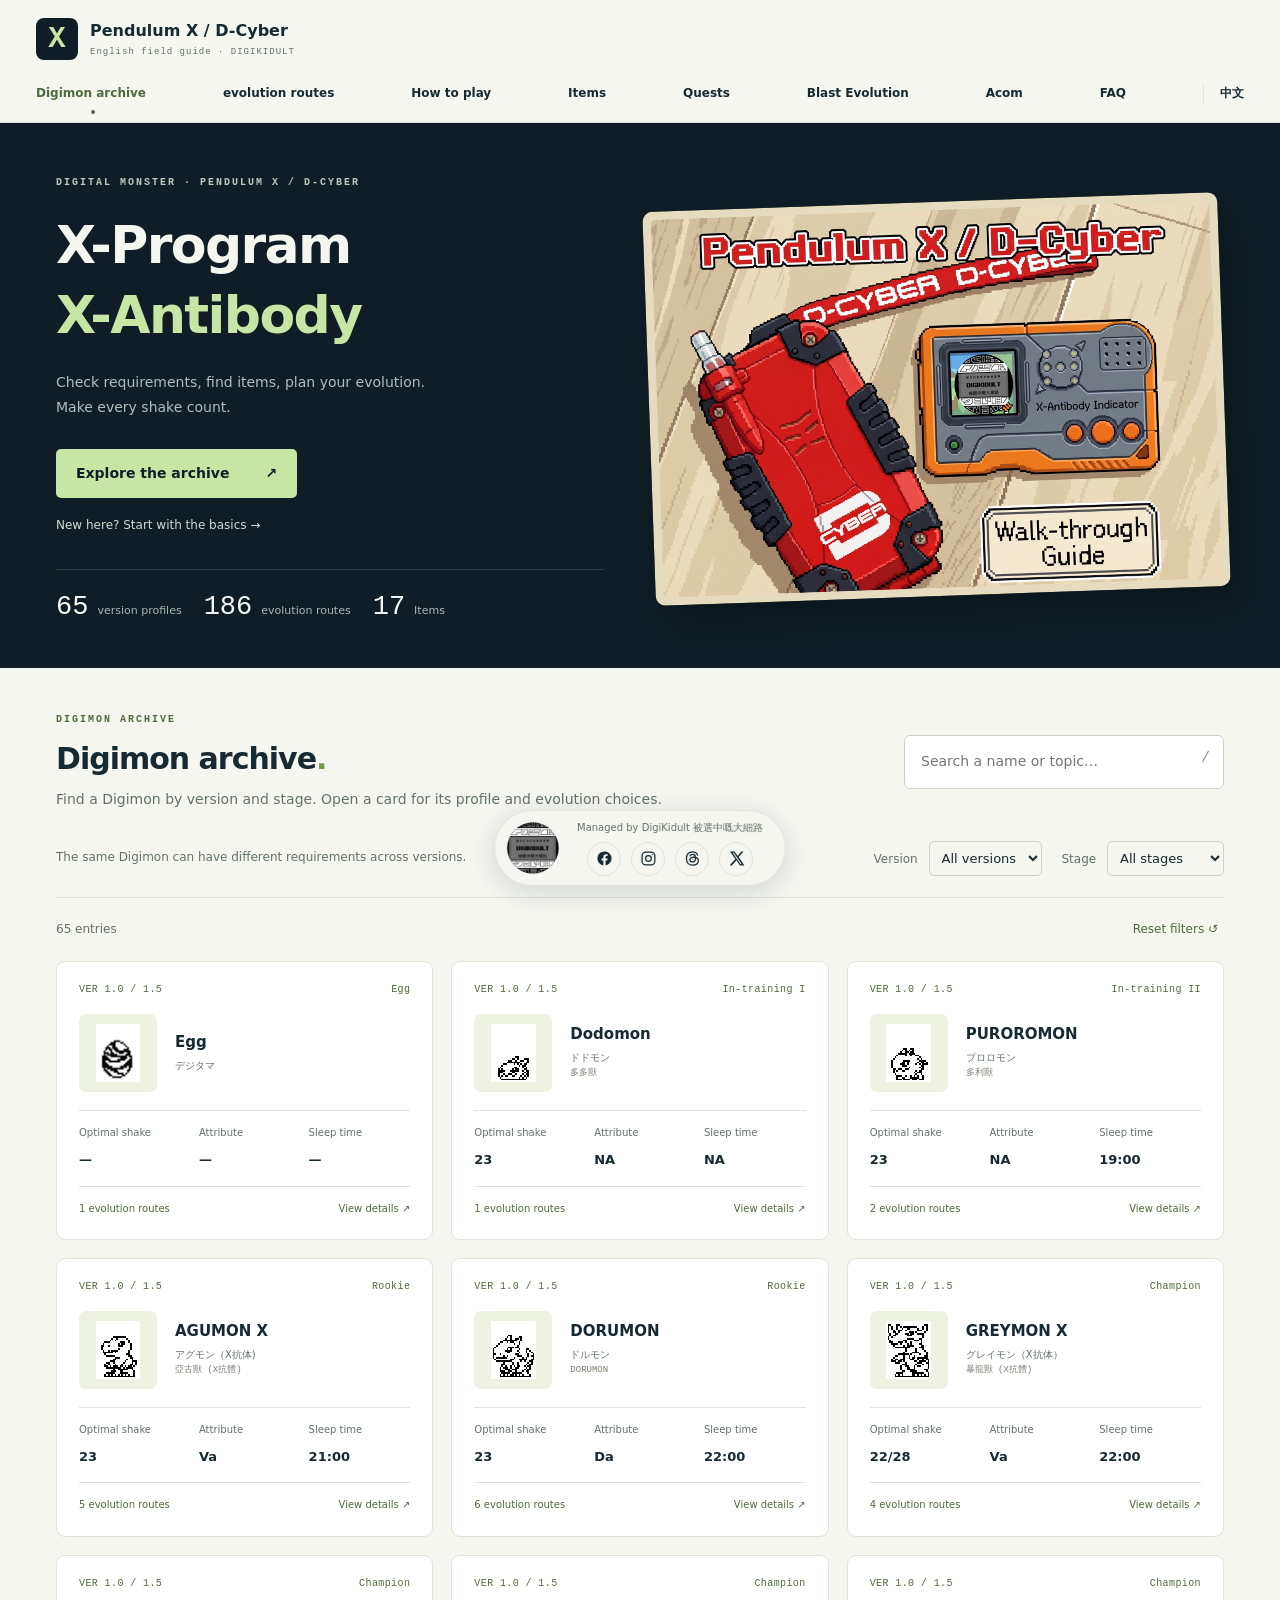
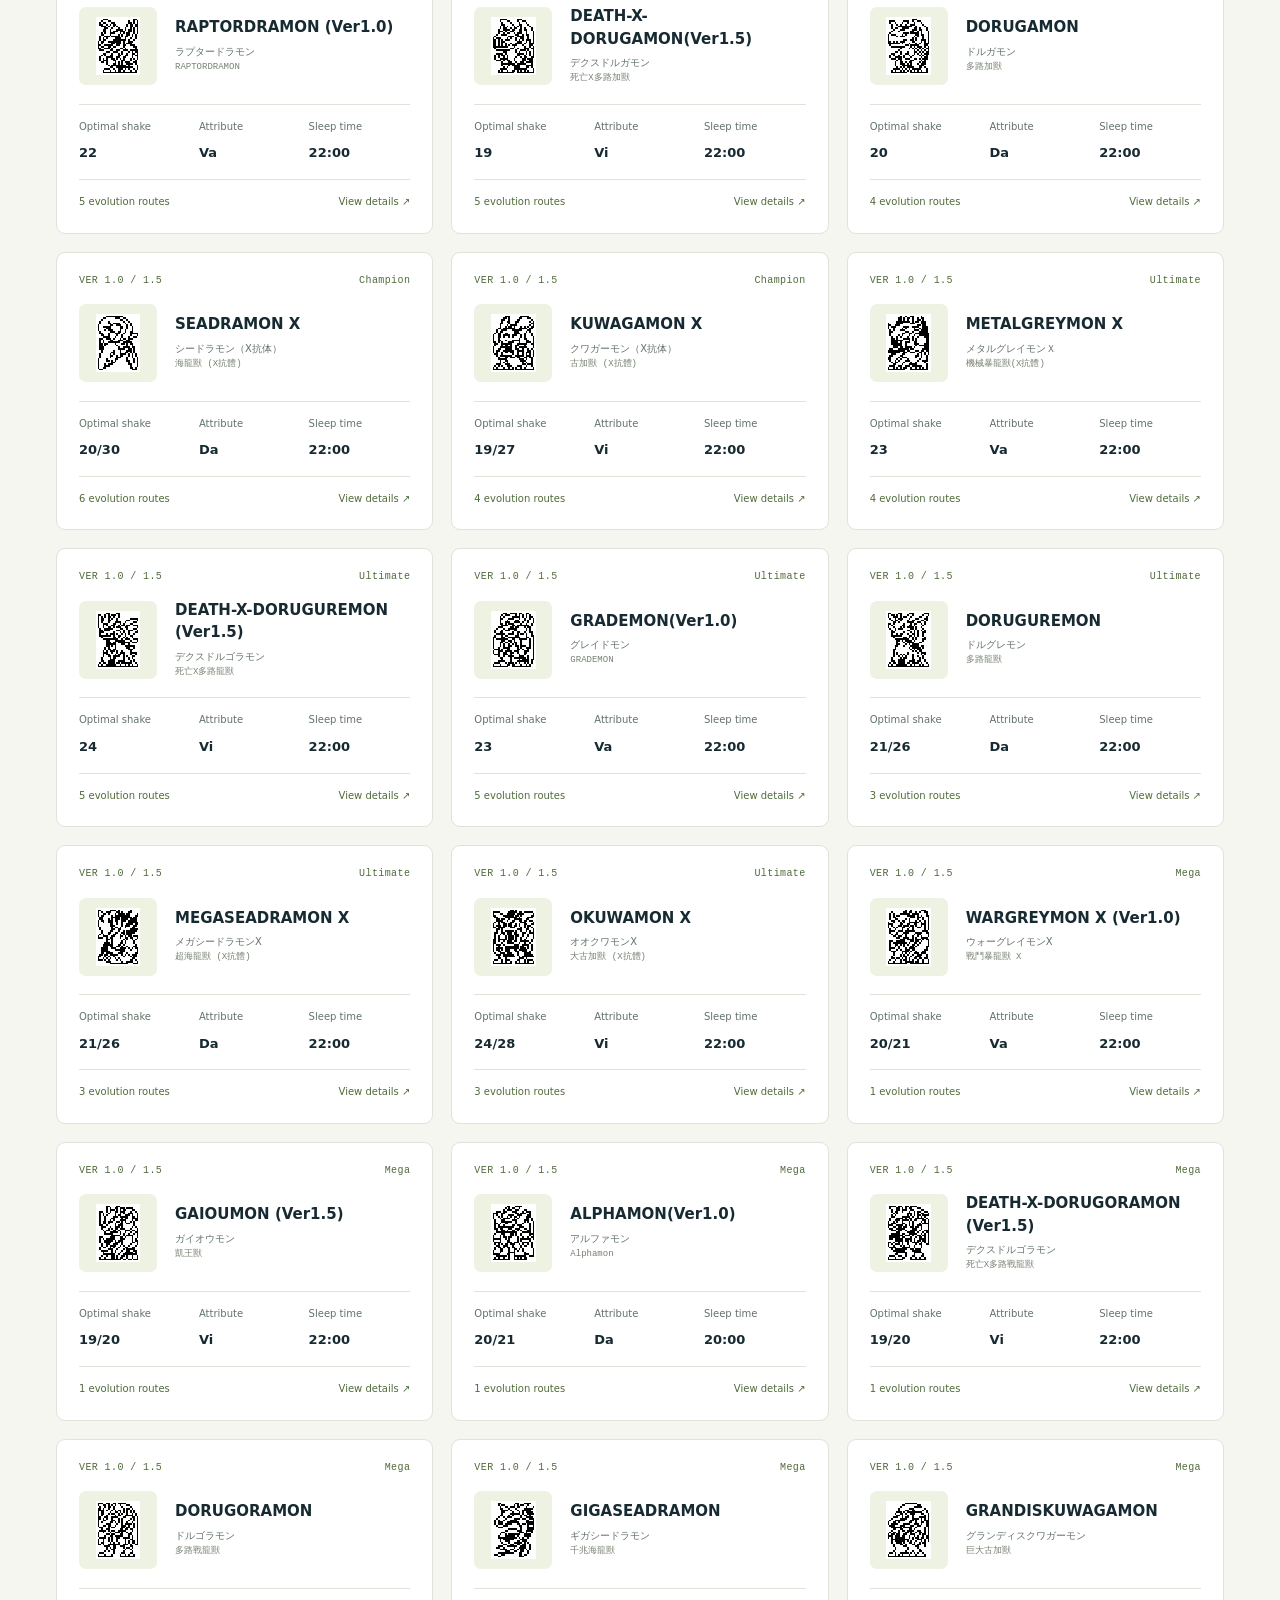
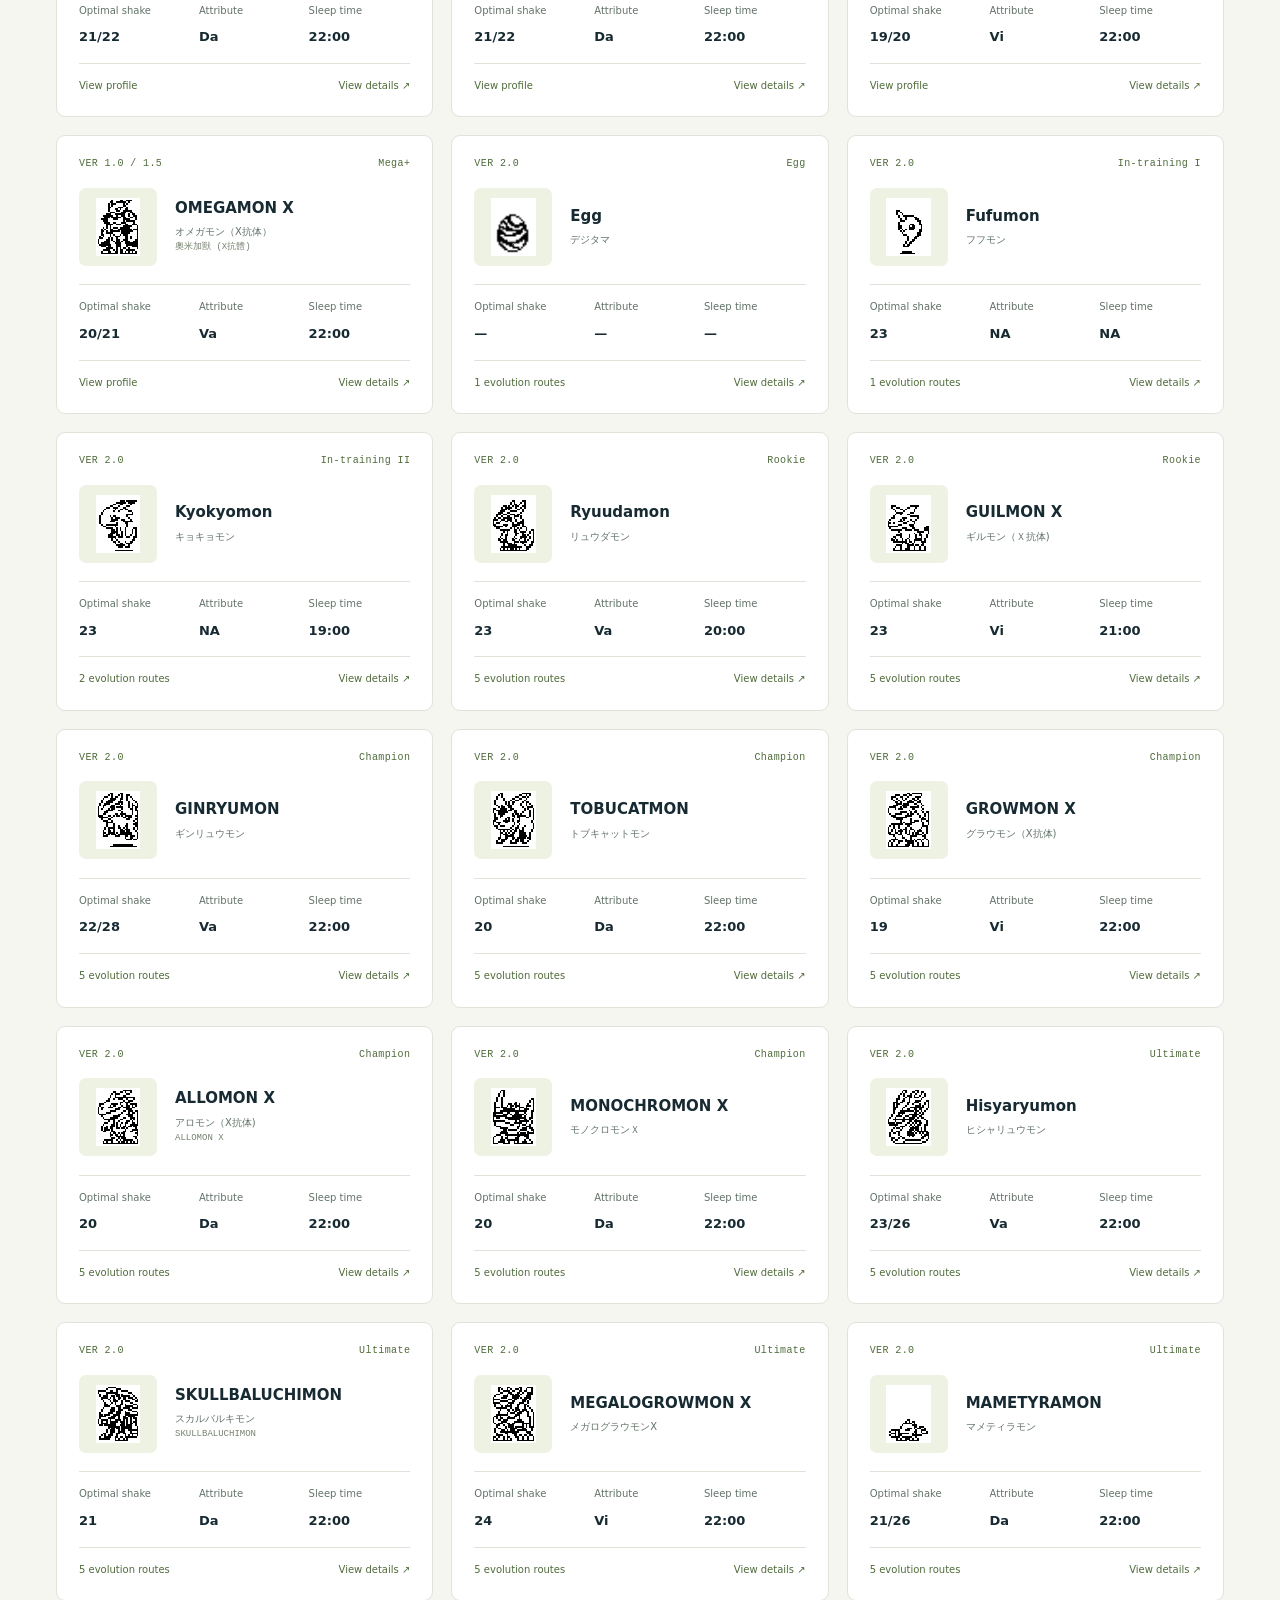
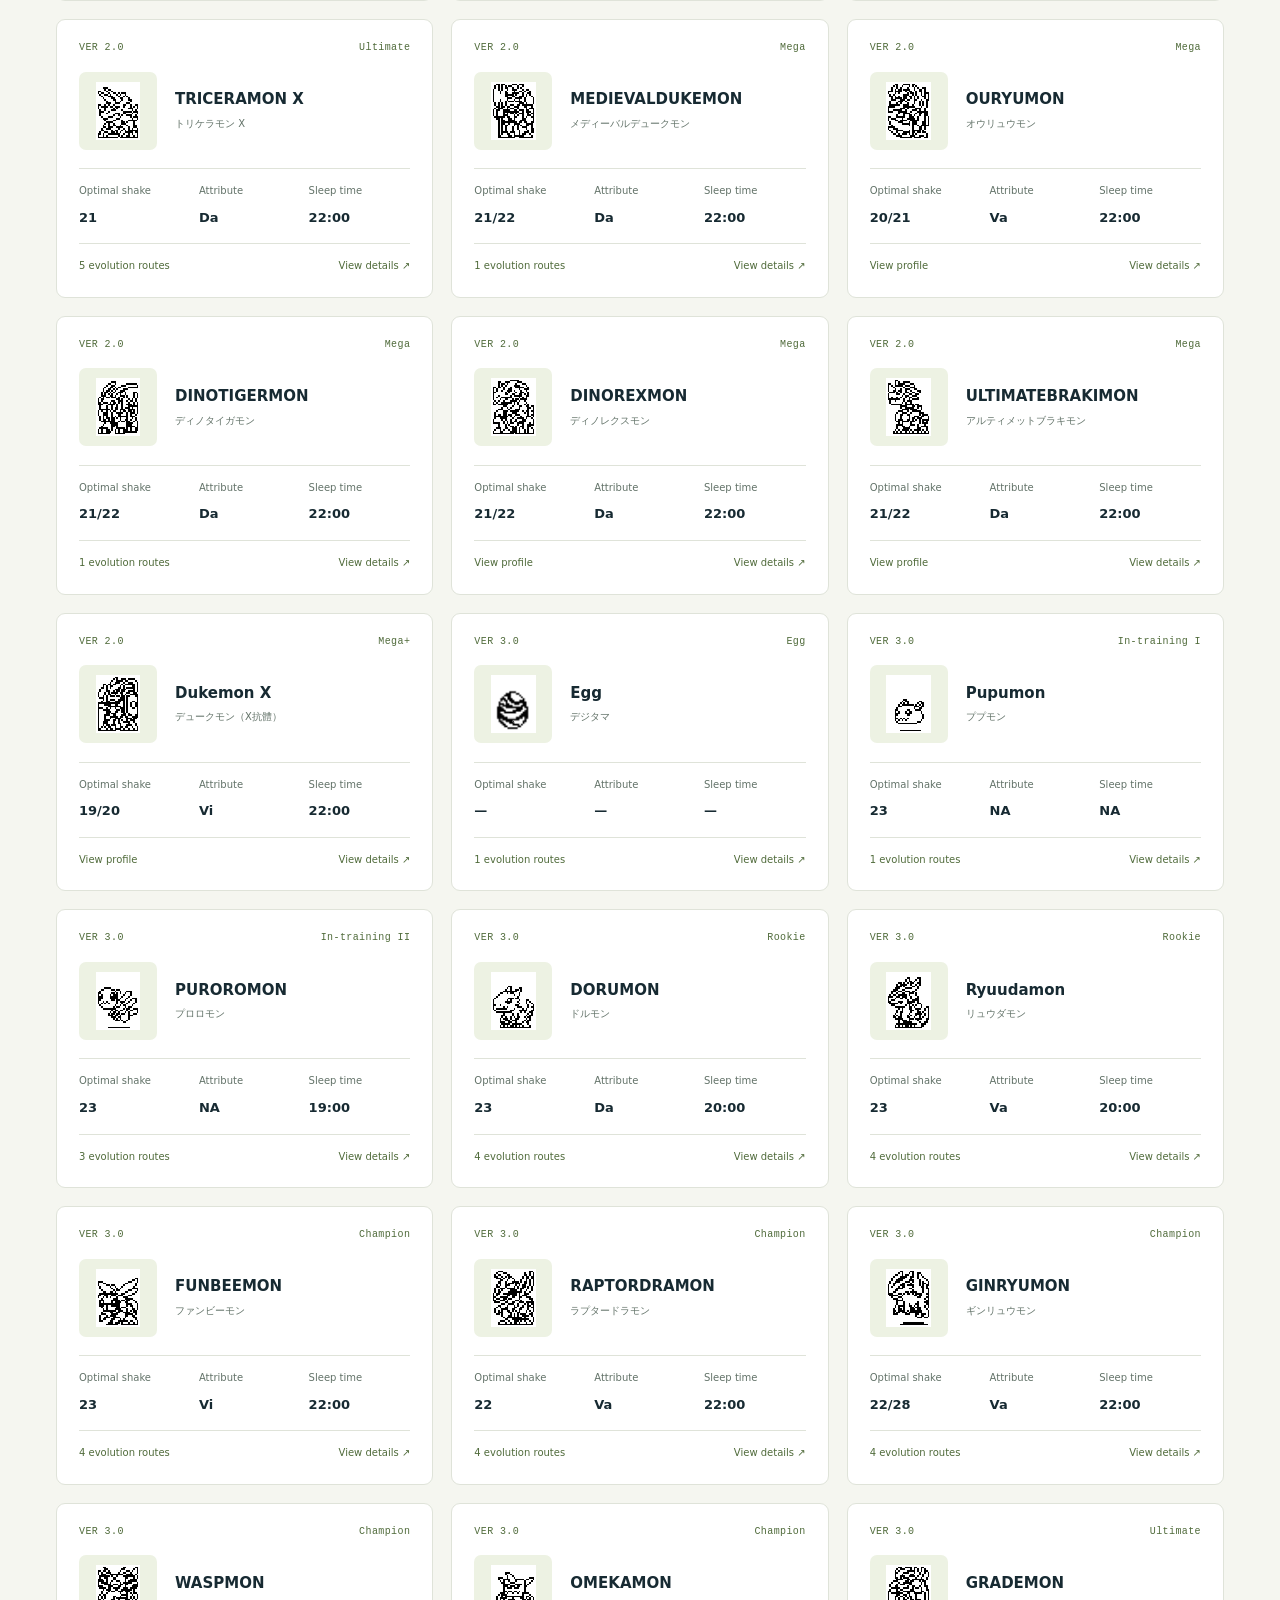
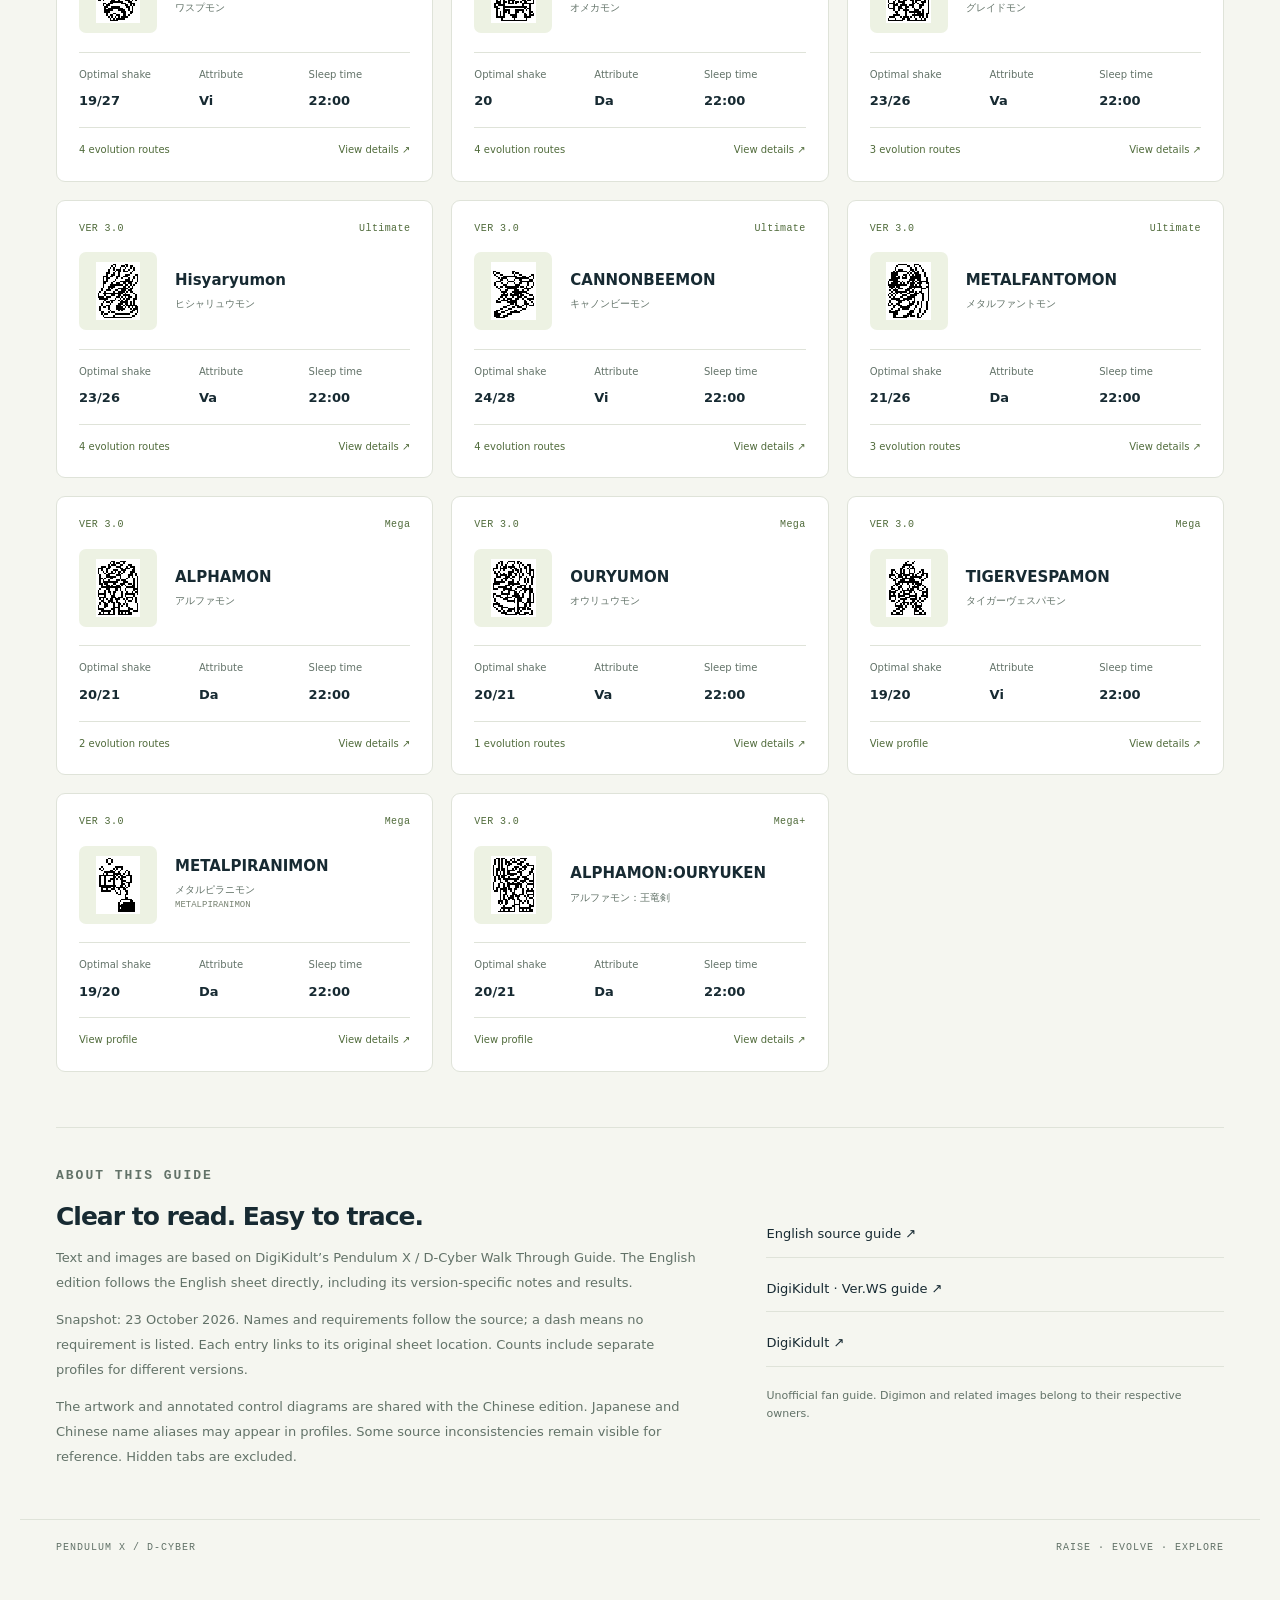
==== commit 9da50c50: "Add files via upload" ====
--- a/index_en.html
+++ b/index_en.html
@@ -1,6 +1,6 @@
 <!doctype html><html lang="en"><head><meta charset="utf-8"><meta name="viewport" content="width=device-width,initial-scale=1"><meta name="theme-color" content="#101d26"><meta name="description" content="Pendulum X and D-Cyber English guide: Digimon profiles, evolution requirements, items, quests, Blast Evolution and Acom codes."><title>Pendulum X / D-Cyber · English Field Guide</title><link rel="icon" href="icon.svg" type="image/svg+xml"><link rel="stylesheet" href="base.css"><link rel="stylesheet" href="style.css"><script defer src="data-en.js"></script><script defer src="app-en.js"></script><script defer src="language-switch.js"></script><link rel="alternate" hreflang="en" href="index_en.html"><link rel="alternate" hreflang="zh-Hant" href="index.html"><script defer src="enhancements.js"></script></head><body>
 <a class="skip" href="#catalog">Skip to guide</a><header><div class="shell header"><a class="brand" href="#/dex"><span class="mark">X</span><span>Pendulum X / D-Cyber<small>English field guide · DIGIKIDULT</small></span></a><nav aria-label="Main navigation"><a href="#/dex" data-nav="dex">Digimon archive</a><a href="#/evolution" data-nav="evolution">evolution routes</a><a href="#/play" data-nav="play">How to play</a><a href="#/items" data-nav="items">Items</a><a href="#/stages" data-nav="stages">Quests</a><a href="#/blast" data-nav="blast">Blast Evolution</a><a href="#/codes" data-nav="codes">Acom</a><a href="#/faq" data-nav="faq">FAQ</a><a id="language-switch" class="language-switch" href="index.html" lang="zh-Hant" aria-label="切換繁體中文">中文</a></nav></div></header>
-<section class="hero" id="hero"><div class="shell hero-inner"><div><p class="eyebrow">DIGITAL MONSTER · PENDULUM X / D-CYBER</p><h1>X-Program<br><span>X-Antibody</span></h1><p class="intro">Check requirements, find items, plan your evolution.<br>Make every shake count.</p><a class="primary" href="#catalog">Explore the archive <span>↗</span></a><a class="hero-secondary" href="#/play">New here? Start with the basics →</a><div class="stats"><div><b id="mon-count">65</b><span>version profiles</span></div><div><b id="route-count">186</b><span>evolution routes</span></div><div><b>17</b><span>Items</span></div></div></div><figure class="key-visual"><img src="assets/key-visual.png" alt="Pendulum X and D-Cyber key visual with the red D-Cyber and orange Pendulum X devices" width="948" height="716"></figure></div></section>
+<section class="hero" id="hero"><div class="shell hero-inner"><div><p class="eyebrow">DIGITAL MONSTER · PENDULUM X / D-CYBER</p><h1>X-Program<br><span>X-Antibody</span></h1><p class="intro">Check requirements, find items, plan your evolution.<br>Make every shake count.</p><a class="primary" href="#catalog">Explore the archive <span>↗</span></a><a class="hero-secondary" href="#/play">New here? Start with the basics →</a><div class="stats"><div><b id="mon-count">65</b><span>version profiles</span></div><div><b id="route-count">186</b><span>evolution routes</span></div><div><b>17</b><span>Items</span></div></div></div><figure class="key-visual"><img src="assets/en/image71.png" alt="Pendulum X and D-Cyber key visual with the red D-Cyber and orange Pendulum X devices" width="948" height="716"></figure></div></section>
 <main class="shell"><section id="catalog"><div class="section-heading"><div><p class="eyebrow" id="kicker">DIGIMON ARCHIVE</p><h2 id="heading">Digimon archive<span>.</span></h2><p id="description">Choose a version and stage to find your next partner.</p></div><label class="search"><span class="sr-only">Search this guide section</span><input id="search" type="search" placeholder="Search a name or topic…" autocomplete="off"><kbd>/</kbd></label></div><div id="filters" class="toolbar"></div><div class="results-bar"><p id="count" role="status" aria-live="polite"></p><button id="reset" class="text-button">Reset filters ↺</button></div><div id="view"></div><div id="empty" hidden><h3>No matching entries</h3><p>Try another name, version, or reset the filters.</p></div></section>
 <section class="about" id="sources"><div><p class="eyebrow">ABOUT THIS GUIDE</p><h2>Clear to read. Easy to trace.</h2><p>Text and images are based on DigiKidult’s Pendulum X / D-Cyber Walk Through Guide. The English edition follows the English sheet directly, including its version-specific notes and results.</p><p>Snapshot: 23 October 2026. Names and requirements follow the source; a dash means no requirement is listed. Each entry links to its original sheet location. Counts include separate profiles for different versions.</p><p>The artwork and annotated control diagrams are shared with the Chinese edition. Japanese and Chinese name aliases may appear in profiles. Some source inconsistencies remain visible for reference. Hidden tabs are excluded.</p></div><div class="source-links"><a href="https://docs.google.com/spreadsheets/d/1AE7si_UcBDme-DoMRG1jMWNLtQ1wn6uRhJDqwKoypzo/edit" target="_blank" rel="noopener">English source guide ↗</a><a href="https://digikidult.github.io/Digimon-VER-WS/" target="_blank" rel="noopener">DigiKidult · Ver.WS guide ↗</a><a href="https://www.facebook.com/DigiKidult/" target="_blank" rel="noopener">DigiKidult ↗</a><span>Unofficial fan guide. Digimon and related images belong to their respective owners.</span></div></section></main>
 <footer class="shell">PENDULUM X / D-CYBER <span>RAISE · EVOLVE · EXPLORE</span></footer><dialog id="detail" aria-labelledby="detail-title"><button class="close" aria-label="Close details">×</button><div id="detail-body"></div></dialog><div id="toast" role="status" aria-live="polite"></div><noscript><p class="shell">Enable JavaScript to browse the guide, or use the source sheet link above.</p></noscript><div class="bottom-social-banner" role="complementary" aria-label="Follow DigiKidult"><img class="digikidult-logo" src="assets/digikidult-logo.png" alt="DigiKidult 被選中嘅大細路" width="52" height="52"><div class="social-credit-group"><p class="social-credit">Managed by DigiKidult 被選中嘅大細路</p><div class="social-links" role="group" aria-label="DigiKidult social accounts"><a href="https://www.facebook.com/digikidult" target="_blank" rel="noopener noreferrer" aria-label="DigiKidult on Facebook (opens in a new tab)" title="Facebook · @digikidult"><svg viewBox="0 0 24 24" width="20" height="20" aria-hidden="true"><path fill="currentColor" d="M22 12a10 10 0 1 0-11.56 9.88v-6.99H7.9V12h2.54V9.8c0-2.5 1.49-3.89 3.77-3.89 1.09 0 2.23.2 2.23.2v2.45h-1.26c-1.24 0-1.63.77-1.63 1.56V12h2.78l-.44 2.89h-2.34v6.99A10 10 0 0 0 22 12Z"/></svg></a><a href="https://www.instagram.com/digikidult/" target="_blank" rel="noopener noreferrer" aria-label="DigiKidult on Instagram (opens in a new tab)" title="Instagram · @digikidult"><svg viewBox="0 0 24 24" width="20" height="20" aria-hidden="true"><g fill="none" stroke="currentColor" stroke-width="1.8"><rect x="3" y="3" width="18" height="18" rx="5"/><circle cx="12" cy="12" r="4"/></g><circle cx="17.5" cy="6.5" r="1" fill="currentColor"/></svg></a><a href="https://www.threads.net/@digikidult" target="_blank" rel="noopener noreferrer" aria-label="DigiKidult on Threads (opens in a new tab)" title="Threads · @digikidult"><svg viewBox="0 0 24 24" width="20" height="20" aria-hidden="true"><path fill="none" stroke="currentColor" stroke-width="1.8" stroke-linecap="round" stroke-linejoin="round" d="M19.3 7.2C18.1 3.9 15.9 2.5 12.4 2.5 6.3 2.5 3.5 6.1 3.5 12s3.1 9.5 8.7 9.5c5.1 0 8.1-2.7 8.1-6.3 0-3.1-2.8-5-6.8-5-3.3 0-5.2 1.5-5.2 3.6 0 1.9 1.6 3.1 3.7 3.1 3.2 0 4.4-2.3 4.4-5.7 0-3.1-1.4-4.9-4.2-4.9-1.7 0-3 .7-3.8 1.9"/></svg></a><a href="https://x.com/digikidult" target="_blank" rel="noopener noreferrer" aria-label="DigiKidult on X (opens in a new tab)" title="X · @digikidult"><svg viewBox="0 0 24 24" width="20" height="20" aria-hidden="true"><path fill="currentColor" d="M18.9 2H22l-6.8 7.8L23.2 22h-6.3L12 14.6 5.5 22H2.3l8.2-9.4L2.8 2h6.5l4.5 6.6L18.9 2Zm-1.1 18h1.7L8.3 3.9H6.5L17.8 20Z"/></svg></a></div></div></div></body></html>
